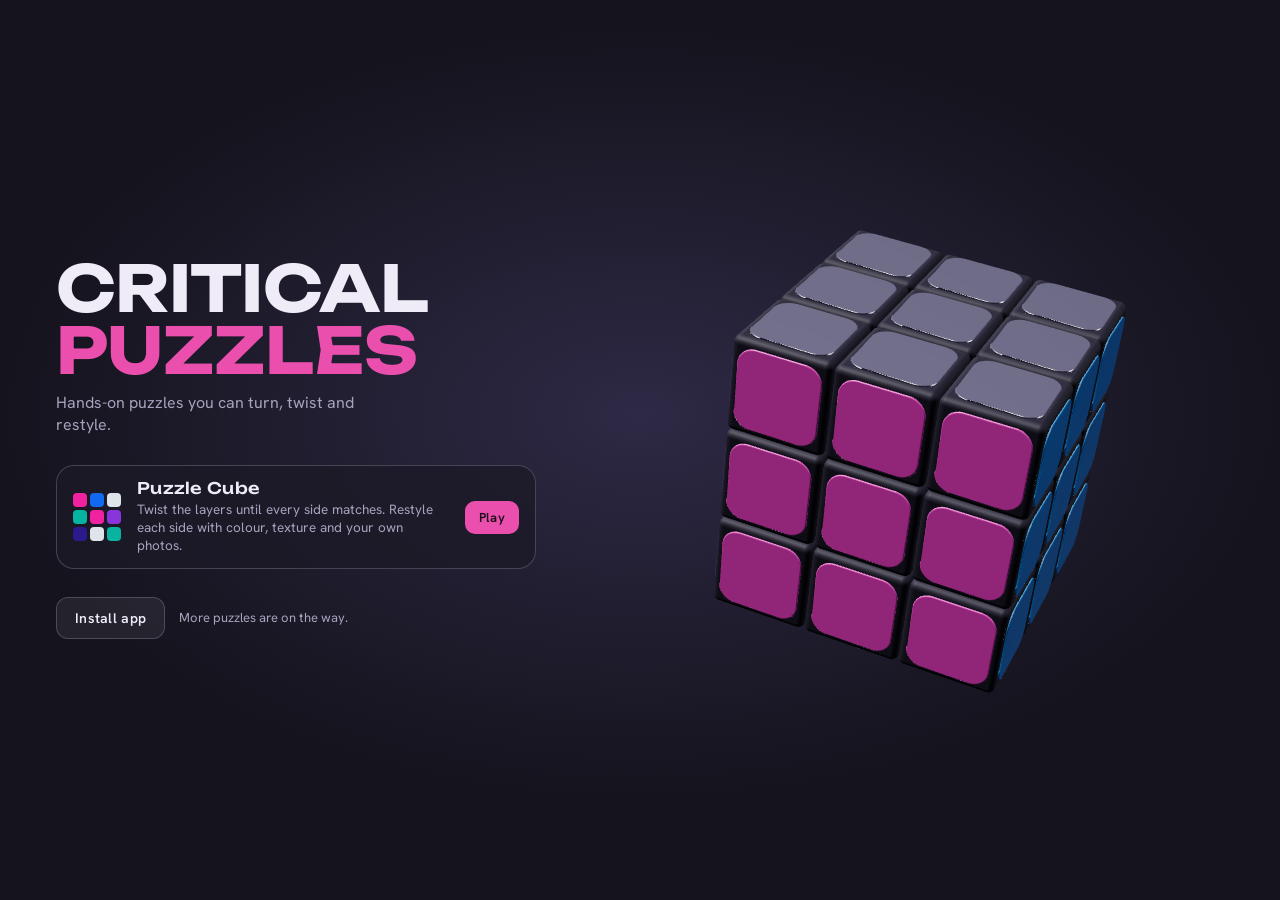
==== index.html @ 8a419b79 "Add Critical Puzzles web app Installable puzzle app: home screen, Puzzle Cube (2x2 to 5x5), settings" ====
<!DOCTYPE html>
<html lang="en">
<head>
<meta charset="utf-8">
<meta name="viewport" content="width=device-width, initial-scale=1, viewport-fit=cover">
<meta name="theme-color" content="#15131d">
<title>Critical Puzzles</title>
<link rel="manifest" href="manifest.webmanifest">
<link rel="icon" type="image/png" sizes="192x192" href="icons/icon-192.png">
<link rel="apple-touch-icon" href="icons/apple-touch-icon.png">
<meta name="apple-mobile-web-app-capable" content="yes">
<meta name="mobile-web-app-capable" content="yes">
<meta name="apple-mobile-web-app-status-bar-style" content="black-translucent">
<meta name="apple-mobile-web-app-title" content="Critical Puzzles">
<link rel="preconnect" href="https://fonts.googleapis.com">
<link rel="preconnect" href="https://fonts.gstatic.com" crossorigin>
<link href="https://fonts.googleapis.com/css2?family=Hanken+Grotesk:wght@400;500;600&family=Unbounded:wght@500;700&display=swap" rel="stylesheet">
<style>
:root {
  /* Layout: one full-screen stage with a live cube that never leaves it. The home screen
     sets the name and the game list beside the cube; in play the type retreats to the
     corners; settings slide in as a sheet (phone) or side panel (wide) while the cube
     moves aside. Single dark theme by choice so face colours read on a constant stage. */
  --stage: #15131d;
  --stage-lift: #2e2945;
  --panel: #1d1a28;
  --ink: #efecf7;
  --muted: #a8a2bd;
  --line: rgba(239, 236, 247, 0.2);
  --tile: rgba(239, 236, 247, 0.07);
  --accent: #ea4fae;
  --display: "Unbounded", "Arial Rounded MT Bold", "Trebuchet MS", sans-serif;
  --body: "Hanken Grotesk", "Segoe UI", system-ui, sans-serif;
  --safe-t: env(safe-area-inset-top, 0px);
  --safe-b: env(safe-area-inset-bottom, 0px);
  color-scheme: dark;
}
* { box-sizing: border-box; }
html, body { height: 100%; margin: 0; }
body {
  background: var(--stage);
  color: var(--ink);
  font-family: var(--body);
  font-size: 15px;
  line-height: 1.4;
  overflow: hidden;
  -webkit-user-select: none;
  user-select: none;
  -webkit-tap-highlight-color: transparent;
}
[hidden] { display: none !important; }
.sr { position: absolute; width: 1px; height: 1px; overflow: hidden; clip: rect(0 0 0 0); white-space: nowrap; }
#app {
  position: relative;
  height: 100%;
  background: radial-gradient(ellipse 70% 60% at 50% 46%, var(--stage-lift), var(--stage) 72%);
}
#view {
  position: absolute; inset: 0; width: 100%; height: 100%;
  display: block; touch-action: none; outline: none;
}
#app[data-screen="home"] #view { pointer-events: none; }
#view:focus-visible { box-shadow: inset 0 0 0 2px var(--accent); }

button, .btn {
  font: 600 14px/1 var(--body);
  letter-spacing: 0.02em;
  color: var(--ink);
  background: var(--tile);
  border: 1px solid var(--line);
  border-radius: 12px;
  padding: 13px 18px;
  cursor: pointer;
  transition: background 0.15s, border-color 0.15s, transform 0.1s;
}
button:hover, .btn:hover { background: rgba(239, 236, 247, 0.14); border-color: rgba(239, 236, 247, 0.4); }
button:active, .btn:active { transform: translateY(1px); }
button:focus-visible, .btn:focus-within, input:focus-visible { outline: 2px solid var(--accent); outline-offset: 2px; }
button:disabled { opacity: 0.4; cursor: default; }
button.primary, .btn.primary { background: var(--accent); border-color: var(--accent); color: #1b0b16; }
button.primary:hover, .btn.primary:hover { background: #f26bbd; border-color: #f26bbd; }
button.quiet { background: none; border-color: transparent; color: var(--muted); padding: 10px 12px; }
.label {
  font-size: 11px; font-weight: 600; letter-spacing: 0.14em; text-transform: uppercase; color: var(--muted);
}

/* ----- Home ----- */
#home {
  position: absolute; inset: 0;
  display: flex; flex-direction: column; justify-content: flex-end; gap: 22px;
  padding: 24px clamp(18px, 5vw, 56px) calc(28px + var(--safe-b));
  pointer-events: none;
}
#app:not([data-screen="home"]) #home { display: none; }
#home h1 {
  margin: 0;
  font-family: var(--display); font-weight: 700; text-transform: uppercase;
  font-size: clamp(34px, 9.5vw, 64px); line-height: 0.98; letter-spacing: -0.01em;
  text-wrap: balance;
}
#home h1 span { display: block; color: var(--accent); }
#home .lede { margin: 10px 0 0; color: var(--muted); max-width: 38ch; font-size: 16px; }
.games { list-style: none; margin: 0; padding: 0; display: flex; flex-direction: column; gap: 10px; max-width: 480px; }
.game {
  pointer-events: auto;
  width: 100%; display: flex; align-items: center; gap: 16px; text-align: left;
  padding: 14px 16px; border-radius: 18px; background: rgba(29, 26, 40, 0.82);
}
.game .mini { flex: none; display: grid; grid-template-columns: repeat(3, 14px); gap: 3px; }
.game .mini i { width: 14px; height: 14px; border-radius: 4px; background: var(--c); }
.game .txt { flex: 1; display: flex; flex-direction: column; gap: 4px; min-width: 0; }
.game .name { font-family: var(--display); font-weight: 500; font-size: 16px; }
.game .desc { font-weight: 400; font-size: 13.5px; line-height: 1.35; color: var(--muted); letter-spacing: 0; }
.game .go {
  flex: none; background: var(--accent); color: #1b0b16; border-radius: 10px; padding: 10px 14px; font-size: 13px;
}
.soon { margin: 0; color: var(--muted); font-size: 13px; }
@media (min-width: 820px) {
  #home { justify-content: center; padding-right: 52%; gap: 28px; }
}

/* ----- Game ----- */
#game { position: absolute; inset: 0; pointer-events: none; }
#app[data-screen="home"] #game { display: none; }
#app[data-screen="tutorial"] .bottom, #app[data-screen="tutorial"] #open-settings,
#app[data-screen="tutorial"] .stats { display: none; }
#app:not([data-screen="tutorial"]) #tutor { display: none; }
.top, .bottom {
  position: absolute; left: 0; right: 0; display: flex; pointer-events: none;
  padding-left: clamp(12px, 3vw, 28px); padding-right: clamp(12px, 3vw, 28px);
}
.top { top: 0; padding-top: calc(12px + var(--safe-t)); justify-content: space-between; align-items: flex-start; gap: 12px; }
.top > * { pointer-events: auto; }
.top .left { display: flex; flex-direction: column; align-items: flex-start; gap: 10px; }
.top .right { display: flex; flex-direction: column; align-items: flex-end; gap: 10px; }
.top h2 {
  margin: 0 0 0 4px; font-family: var(--display); font-weight: 700; font-size: 15px;
  letter-spacing: 0.02em; text-transform: uppercase; pointer-events: none;
}
.stats { display: flex; gap: 20px; margin: 0 4px 0 0; pointer-events: none; }
.stats div { display: flex; flex-direction: column; align-items: flex-end; gap: 2px; }
.stats dd { margin: 0; font-family: var(--display); font-weight: 500; font-size: 20px; font-variant-numeric: tabular-nums; }
.bottom { bottom: 0; padding-bottom: calc(18px + var(--safe-b)); flex-direction: column; align-items: center; gap: 12px; }
#status { margin: 0; max-width: 46ch; text-align: center; color: var(--muted); text-wrap: balance; }
#status.win { color: var(--ink); font-weight: 600; }
.controls { display: flex; flex-wrap: wrap; justify-content: center; gap: 10px; pointer-events: auto; }
.controls button { min-width: 100px; }
@media (max-width: 420px) {
  .controls { width: 100%; }
  .controls button { min-width: 0; flex: 1 1 0; padding: 13px 8px; }
}

/* ----- Settings ----- */
#settings {
  position: absolute; left: 0; right: 0; bottom: 0; height: 56%;
  background: var(--panel); border-top: 1px solid var(--line); border-radius: 20px 20px 0 0;
  display: flex; flex-direction: column; pointer-events: auto;
  box-shadow: 0 -18px 50px rgba(0, 0, 0, 0.45);
}
#settings header { display: flex; align-items: center; justify-content: space-between; padding: 12px 12px 8px 18px; }
#settings h3 { margin: 0; font-family: var(--display); font-weight: 500; font-size: 15px; }
#settings .scroll {
  flex: 1; overflow-y: auto; padding: 4px 18px calc(22px + var(--safe-b));
  display: flex; flex-direction: column; gap: 20px;
}
#app[data-settings="open"] .bottom { display: none; }
.group { display: flex; flex-direction: column; gap: 10px; }
.faces { display: grid; grid-template-columns: repeat(6, 1fr); gap: 8px; }
.face {
  display: flex; flex-direction: column; align-items: center; gap: 6px;
  padding: 8px 2px; border-radius: 12px; font-size: 12px; font-weight: 500; color: var(--muted);
  background: none; border-color: transparent;
}
.face i {
  width: 34px; height: 34px; border-radius: 10px; background: var(--c) center / cover;
  box-shadow: inset 0 0 0 1px rgba(255, 255, 255, 0.18);
}
.face[aria-pressed="true"] { background: var(--tile); border-color: var(--line); color: var(--ink); }
.row { display: flex; align-items: center; gap: 12px; flex-wrap: wrap; }
input[type="color"] {
  width: 52px; height: 40px; padding: 0; border: 1px solid var(--line); border-radius: 10px; background: none; cursor: pointer;
}
.chips { display: flex; flex-wrap: wrap; gap: 8px; }
.sizes { display: grid; grid-template-columns: repeat(4, 1fr); gap: 8px; }
.sizes .chip { border-radius: 12px; padding: 12px 4px; font-family: var(--display); }
.chip { padding: 9px 13px; border-radius: 999px; font-weight: 500; font-size: 13.5px; }
.chip[aria-pressed="true"] { background: var(--ink); border-color: var(--ink); color: var(--stage); }
.thumb {
  width: 56px; height: 56px; border-radius: 12px; background: var(--tile) center / cover;
  border: 1px dashed var(--line); flex: none;
}
.thumb.has { border-style: solid; }
.hint { margin: 0; color: var(--muted); font-size: 13px; max-width: 44ch; }
@media (min-width: 820px) {
  #settings {
    left: auto; top: 0; height: auto; width: 400px;
    border-top: 0; border-left: 1px solid var(--line); border-radius: 0;
  }
  #app[data-settings="open"] .bottom { display: flex; right: 400px; }
  #app[data-settings="open"] .top .right { visibility: hidden; }
}

/* ----- Cropper ----- */
#cropper {
  position: absolute; inset: 0; z-index: 5; display: flex; align-items: center; justify-content: center;
  background: rgba(10, 9, 15, 0.86); padding: 16px;
}
.cropbox {
  width: min(100%, 380px); background: var(--panel); border: 1px solid var(--line); border-radius: 20px;
  padding: 18px; display: flex; flex-direction: column; gap: 14px;
}
.cropbox h3 { margin: 0; font-family: var(--display); font-weight: 500; font-size: 15px; }
#crop-canvas { width: 100%; aspect-ratio: 1; border-radius: 12px; touch-action: none; cursor: grab; display: block; background: #000; }
#crop-zoom { flex: 1; accent-color: var(--accent); }
.cropbox .actions { display: flex; gap: 10px; justify-content: flex-end; }

/* ----- Letters pad, log, tutorial ----- */
.log { margin: 0; min-height: 1.3em; font-family: var(--display); font-size: 12px; letter-spacing: 0.06em; color: var(--muted); text-align: center; }
.pad { display: flex; flex-direction: column; gap: 8px; pointer-events: auto; width: min(100%, 430px); }
.pad .keys { display: grid; grid-template-columns: repeat(6, 1fr); gap: 6px; }
.pad .keys button { padding: 11px 0; min-width: 0; font-family: var(--display); font-weight: 500; font-size: 13px; border-radius: 10px; }
.pad .legend { display: flex; align-items: center; gap: 12px; flex-wrap: wrap; font-size: 12.5px; color: var(--muted); }
.pad .legend i { display: inline-block; width: 12px; height: 12px; border-radius: 4px; background: var(--c); vertical-align: -1px; margin-right: 5px; box-shadow: inset 0 0 0 1px rgba(255, 255, 255, 0.22); }
.pad .legend button { margin-left: auto; padding: 8px 12px; font-size: 13px; }
.pad .hint { text-align: left; max-width: none; font-size: 12.5px; }
#app[data-pad="open"] #status { display: none; }
#tutor {
  position: absolute; left: 0; right: 0; bottom: 0; max-height: 60%; overflow-y: auto;
  background: var(--panel); border-top: 1px solid var(--line); border-radius: 20px 20px 0 0;
  padding: 14px 18px calc(18px + var(--safe-b)); display: flex; flex-direction: column; gap: 10px; pointer-events: auto;
  box-shadow: 0 -18px 50px rgba(0, 0, 0, 0.45);
}
.trow { display: flex; align-items: center; gap: 10px; }
.trow .tt { flex: 1; display: flex; flex-direction: column; gap: 3px; min-width: 0; }
.trow strong { font-family: var(--display); font-weight: 500; font-size: 15px; line-height: 1.25; }
.trow button { padding: 11px 15px; }
#t-text { margin: 0; color: var(--muted); font-size: 14px; }
.alg { display: flex; flex-wrap: wrap; gap: 6px; }
.alg span {
  font-family: var(--display); font-weight: 500; font-size: 13px; padding: 7px 9px; border-radius: 9px;
  border: 1px solid var(--line); color: var(--muted);
}
.alg span.done { color: var(--ink); background: var(--tile); border-color: transparent; opacity: 0.6; }
.alg span.now { color: #1b0b16; background: var(--accent); border-color: var(--accent); }
#t-status { margin: 0; font-weight: 600; min-height: 1.4em; }
#tutor .row button[aria-pressed="true"] { background: var(--ink); border-color: var(--ink); color: var(--stage); }
.cubelab {
  position: absolute; transform: translate(-50%, -100%); font-size: 11px; font-weight: 600;
  letter-spacing: 0.14em; text-transform: uppercase; color: var(--muted); pointer-events: none;
}
.swatches { display: grid; grid-template-columns: repeat(10, 1fr); gap: 6px; }
.swatches button { aspect-ratio: 1; padding: 0; min-width: 0; border-radius: 8px; background: var(--c); border-color: rgba(255, 255, 255, 0.2); }
.swatches button:hover { background: var(--c); }
.check { display: flex; align-items: center; gap: 10px; font-size: 14px; cursor: pointer; }
.check input { width: 18px; height: 18px; accent-color: var(--accent); }
.homerow { display: flex; align-items: center; gap: 14px; flex-wrap: wrap; pointer-events: auto; }
#info { position: absolute; inset: 0; z-index: 6; display: flex; align-items: center; justify-content: center; background: rgba(10, 9, 15, 0.82); padding: 16px; }
#info p { margin: 0; color: var(--muted); }
@media (min-width: 820px) {
  #tutor { left: auto; top: 0; width: 400px; max-height: none; border-top: 0; border-left: 1px solid var(--line); border-radius: 0; padding-top: 22px; }
}
@media (prefers-reduced-motion: reduce) { button, .btn { transition: none; } }
</style>
</head>
<body>
<div id="app" data-screen="home">
  <canvas id="view" tabindex="0" aria-label="3D puzzle cube. Drag a square to turn a layer, drag beside the cube to spin it. Keys: R L U D F B turn the faces you are looking at, arrow keys spin the cube."></canvas>

  <section id="home">
    <div>
      <h1>Critical <span>Puzzles</span></h1>
      <p class="lede">Hands-on puzzles you can turn, twist and restyle.</p>
    </div>
    <ul class="games">
      <li>
        <button class="game" id="open-cube" type="button">
          <span class="mini" aria-hidden="true">
            <i style="--c:#f0229f"></i><i style="--c:#1368f0"></i><i style="--c:#dfe3ea"></i>
            <i style="--c:#08b3a2"></i><i style="--c:#f0229f"></i><i style="--c:#8a35dc"></i>
            <i style="--c:#2a1a8c"></i><i style="--c:#dfe3ea"></i><i style="--c:#08b3a2"></i>
          </span>
          <span class="txt">
            <span class="name">Puzzle Cube</span>
            <span class="desc">Twist the layers until every side matches. Restyle each side with colour, texture and your own photos.</span>
          </span>
          <span class="go">Play</span>
        </button>
      </li>
    </ul>
    <div class="homerow">
      <button id="install" type="button">Install app</button>
      <p class="soon">More puzzles are on the way.</p>
    </div>
  </section>

  <section id="game">
    <div class="top">
      <div class="left">
        <button id="back" type="button">&larr; Games</button>
        <h2>Puzzle Cube</h2>
      </div>
      <div class="right">
        <button id="open-settings" type="button">Settings</button>
        <dl class="stats">
          <div><dt class="label">Moves</dt><dd id="moves">0</dd></div>
          <div><dt class="label">Time</dt><dd id="time">0:00</dd></div>
        </dl>
      </div>
    </div>
    <div class="bottom">
      <p id="log" class="log" aria-label="Recent turns"></p>
      <p id="status" role="status" aria-live="polite">Drag a square to turn a layer. Drag beside the cube, or with two fingers, to spin it. Pinch or scroll to zoom.</p>
      <div id="pad-slot" hidden></div>
      <div class="controls">
        <button id="scramble" class="primary" type="button">Scramble</button>
        <button id="undo" type="button" disabled>Undo</button>
        <button id="reset" type="button">Reset</button>
        <button id="letters" type="button" aria-pressed="false">Letters</button>
      </div>
    </div>

    <span id="lab-guide" class="cubelab" hidden>Guide</span>
    <span id="lab-you" class="cubelab" hidden>You</span>
    <div id="tutor" aria-label="Tutorial">
      <div class="trow">
        <button id="t-prev" type="button" aria-label="Previous step">&lsaquo;</button>
        <div class="tt"><span class="label" id="t-count"></span><strong id="t-title"></strong></div>
        <button id="t-next" type="button" aria-label="Next step">&rsaquo;</button>
      </div>
      <p id="t-text"></p>
      <div class="alg" id="t-alg" aria-label="Turns in this algorithm"></div>
      <p id="t-status" role="status" aria-live="polite"></p>
      <div class="row">
        <button id="t-step" class="primary" type="button">Next turn</button>
        <button id="t-play" type="button">Play all</button>
        <button id="t-restart" type="button">Restart</button>
        <button id="t-practice" type="button" aria-pressed="false">Practise alongside</button>
      </div>
      <div id="t-pad-slot" hidden></div>
    </div>

    <aside id="settings" hidden aria-label="Cube settings">
      <header>
        <h3>Cube settings</h3>
        <button id="close-settings" class="quiet" type="button">Done</button>
      </header>
      <div class="scroll">
        <div class="group">
          <span class="label">Cube size</span>
          <div class="sizes" id="sizes"></div>
          <p class="hint">Each size keeps its own game, so you can switch and come back.</p>
        </div>
        <div class="group">
          <span class="label">Tutorial &middot; difficulty</span>
          <div class="chips" id="tracks"></div>
          <p class="hint" id="track-blurb"></p>
          <label class="check"><input type="checkbox" id="tut-practice"> Practise alongside the guide (split screen)</label>
          <div class="row"><button id="tut-start" class="primary" type="button">Start tutorial</button></div>
          <p class="hint">Lessons use a 3&times;3 cube. Your current game is kept and comes back when you exit.</p>
        </div>
        <div class="group">
          <span class="label">Starting position for letters</span>
          <p class="hint">Letters such as R and LI are read from one fixed starting position. Spin the cube to the view you want and anchor it. Snap back returns the cube to it at any time.</p>
          <div class="row">
            <button id="anchor-set" type="button">Anchor this view</button>
            <button id="anchor-reset" type="button">Use the original</button>
          </div>
        </div>
        <div class="group">
          <span class="label">Background</span>
          <div class="chips" id="bgs"></div>
        </div>
        <div class="group">
          <span class="label">Colour theme</span>
          <div class="chips" id="themes"></div>
          <div class="row">
            <input type="color" id="frame-color" aria-label="Frame colour">
            <p class="hint">Frame colour, the body between the squares.</p>
          </div>
        </div>
        <div class="group">
          <span class="label">Side</span>
          <div class="faces" id="faces"></div>
        </div>
        <div class="group">
          <span class="label">Colour</span>
          <div class="row">
            <input type="color" id="face-color" aria-label="Colour of this side">
            <p class="hint">Textures keep this colour, so the sides stay easy to tell apart.</p>
          </div>
          <div class="swatches" id="swatches"></div>
        </div>
        <div class="group">
          <span class="label">Texture</span>
          <div class="chips" id="chips"></div>
          <div class="row"><button id="tex-all" type="button">Use this texture on every side</button></div>
        </div>
        <div class="group">
          <span class="label">Image</span>
          <div class="row">
            <span class="thumb" id="thumb" aria-hidden="true"></span>
            <label class="btn" for="img-file" id="img-label">Add image</label>
            <input class="sr" type="file" id="img-file" accept="image/*">
            <button id="img-remove" type="button" hidden>Remove</button>
          </div>
          <div class="chips" id="img-modes"></div>
          <p class="hint">You crop the image to a square. It shows only on the squares, never in the gaps, either as one picture across the side or repeated on every square.</p>
        </div>
        <div class="group">
          <div class="row"><button id="look-reset" type="button">Restore the original look</button></div>
        </div>
      </div>
    </aside>
  </section>

  <div id="info" hidden role="dialog" aria-modal="true" aria-labelledby="info-title">
    <div class="cropbox">
      <h3 id="info-title"></h3>
      <p id="info-text"></p>
      <div class="actions"><button id="info-close" class="primary" type="button">Close</button></div>
    </div>
  </div>

  <div id="cropper" hidden role="dialog" aria-modal="true" aria-labelledby="crop-title">
    <div class="cropbox">
      <h3 id="crop-title">Crop image</h3>
      <canvas id="crop-canvas" aria-label="Crop preview. Drag to move the image, pinch or use the slider to zoom."></canvas>
      <div class="row">
        <label class="label" for="crop-zoom">Zoom</label>
        <input type="range" id="crop-zoom" min="1" max="5" step="0.01" value="1">
      </div>
      <div class="actions">
        <button id="crop-cancel" type="button">Cancel</button>
        <button id="crop-ok" class="primary" type="button">Place on side</button>
      </div>
    </div>
  </div>
</div>

<script src="three.min.js"></script>
<script>
(function () {
  'use strict';
  var $ = function (id) { return document.getElementById(id); };
  var app = $('app'), canvas = $('view');
  var statusEl = $('status'), movesEl = $('moves'), timeEl = $('time'), undoBtn = $('undo');
  var HINT = statusEl.textContent;

  function say(text, win) {
    statusEl.textContent = text;
    statusEl.classList.toggle('win', !!win);
  }
  function store(key, value) { try { localStorage.setItem(key, JSON.stringify(value)); return true; } catch (e) { return false; } }
  function load(key) { try { return JSON.parse(localStorage.getItem(key)); } catch (e) { return null; } }

  var renderer;
  try {
    if (!window.THREE) throw new Error('no three');
    renderer = new THREE.WebGLRenderer({ canvas: canvas, antialias: true, alpha: true });
  } catch (err) {
    document.querySelector('#home .lede').textContent =
      'This browser could not start 3D graphics. Turn on WebGL or try another browser.';
    return;
  }

  var V3 = THREE.Vector3;
  var AX = [new V3(1, 0, 0), new V3(0, 1, 0), new V3(0, 0, 1)];
  var QUARTER = Math.PI / 2;
  var reduceMotion = window.matchMedia('(prefers-reduced-motion: reduce)').matches;
  function clamp(v, lo, hi) { return Math.max(lo, Math.min(hi, v)); }
  function sstep(a, b, x) { var t = clamp((x - a) / (b - a), 0, 1); return t * t * (3 - 2 * t); }

  /* =====================================================================
     Sides and textures
     ===================================================================== */
  var SIZES = [2, 3, 4, 5], SIZE_KEY = 'critical-puzzles.cube.size.v1';
  var N = SIZES.indexOf(load(SIZE_KEY)) > -1 ? load(SIZE_KEY) : 3;   // squares along one edge
  var OFF = (N - 1) / 2;
  var FACE_DEFS = [
    { label: 'Top',    axis: 1, sign:  1, color: '#dfe3ea', tex: 'chrome' },
    { label: 'Front',  axis: 2, sign:  1, color: '#f0229f', tex: 'plastic' },
    { label: 'Right',  axis: 0, sign:  1, color: '#1368f0', tex: 'plastic' },
    { label: 'Back',   axis: 2, sign: -1, color: '#8a35dc', tex: 'plastic' },
    { label: 'Left',   axis: 0, sign: -1, color: '#2a1a8c', tex: 'plastic' },
    { label: 'Bottom', axis: 1, sign: -1, color: '#08b3a2', tex: 'plastic' }
  ];

  // Value noise helpers for the texture painters.
  function hash(ix, iy, s) { var n = Math.sin(ix * 127.1 + iy * 311.7 + s * 74.7) * 43758.5453; return n - Math.floor(n); }
  function vnoise(x, y, s) {
    var ix = Math.floor(x), iy = Math.floor(y), fx = x - ix, fy = y - iy;
    fx = fx * fx * (3 - 2 * fx); fy = fy * fy * (3 - 2 * fy);
    var a = hash(ix, iy, s), b = hash(ix + 1, iy, s), c = hash(ix, iy + 1, s), d = hash(ix + 1, iy + 1, s);
    return a + (b - a) * fx + (c - a) * fy + (a - b - c + d) * fx * fy;
  }
  function fbm(x, y, oct, s) {
    var sum = 0, amp = 0.5, tot = 0;
    for (var i = 0; i < oct; i++) { sum += amp * vnoise(x, y, s + i); tot += amp; x *= 2.03; y *= 2.03; amp *= 0.5; }
    return sum / tot;
  }

  /* Each texture: surface numbers plus a height painter. Height drives the bumps and
     shades the side's colour (shade), and can frost it towards white (whiten: [amount, from, to]).
     rise lifts the surface off the square as real geometry by that many units; relief: 'fur' or
     'spikes' builds strands or cones instead.
     h(x, y) returns 0..1 for a point on the side; draw(ctx, size) paints greys on a canvas. */
  var TEX = {
    plastic:   { label: 'Glossy plastic', rough: 0.36, metal: 0, coat: 0.5, coatRough: 0.2, env: 0.5 },
    chrome:    { label: 'Polished metal', rough: 0.24, metal: 1, coat: 0, env: 0.9 },
    metal:     { label: 'Brushed metal', rough: 0.4, metal: 1, coat: 0, env: 0.9, bump: 0.0012, shade: 0.2,
      h: function (x, y) { return vnoise(x * 4, y * 420, 2) * 0.6 + vnoise(x * 14, y * 900, 5) * 0.4; } },
    wood:      { label: 'Smooth wood', rough: 0.5, metal: 0, coat: 0.35, coatRough: 0.3, env: 0.5, bump: 0.003, shade: 0.55,
      h: function (x, y) {
        var g = x * 9 + fbm(x * 2.2, y * 0.7, 3, 1) * 5;
        return clamp(0.22 + (0.5 + 0.5 * Math.sin(g * 6.283)) * 0.5 + vnoise(x * 170, y * 4, 7) * 0.28, 0, 1);
      } },
    bark:      { label: 'Bark', rise: 0.075, rough: 0.95, metal: 0, coat: 0, env: 0.35, bump: 0.04, shade: 0.62,
      h: function (x, y) {
        var r = 1 - Math.abs(2 * fbm(x * 9, y * 2.2, 4, 3) - 1);
        return clamp(1 - r * r * r * 0.95 - fbm(x * 44, y * 14, 2, 9) * 0.25, 0, 1);
      } },
    furry:     { label: 'Fuzzy fur', rough: 1, metal: 0, coat: 0, env: 0.3, relief: 'fur' },
    bumpy:     { label: 'Bumpy', rough: 0.42, metal: 0, coat: 0.45, coatRough: 0.25, env: 0.55, bump: 0, shade: 0.3, rise: 0.14,
      h: function (x, y) {
        var G = 11, gx = x * G, gy = y * G, ix = Math.floor(gx), iy = Math.floor(gy), best = 0;
        for (var dy = -1; dy <= 1; dy++) for (var dx = -1; dx <= 1; dx++) {
          var jx = ix + dx, jy = iy + dy;
          var cx = jx + 0.5 + (hash(jx, jy, 51) - 0.5) * 0.5, cy = jy + 0.5 + (hash(jx, jy, 52) - 0.5) * 0.5;
          var d = Math.hypot(gx - cx, gy - cy) / (0.4 + hash(jx, jy, 53) * 0.22);
          if (d < 1) best = Math.max(best, Math.sqrt(1 - d * d) * (0.6 + 0.4 * hash(jx, jy, 54)));
        }
        return best;
      } },
    fluffy:    { label: 'Fluffy', rise: 0.065, rough: 1, metal: 0, coat: 0, env: 0.35, bump: 0.014, shade: 0.28, whiten: [0.55, 0.15, 0.95],
      h: function (x, y) {
        var n = Math.abs(2 * fbm(x * 5, y * 5, 2, 13) - 1);
        return clamp(sstep(0, 0.55, n) * 0.85 + vnoise(x * 150, y * 150, 6) * 0.15, 0, 1);
      } },
    slimy:     { label: 'Slimy', rise: 0.05, rough: 0.04, metal: 0, coat: 1, coatRough: 0.03, env: 1.1, bump: 0.03, shade: 0.35,
      h: function (x, y) { return sstep(0.3, 0.7, fbm(x * 5, y * 5, 3, 17)); } },
    prickly:   { label: 'Spiky', rough: 0.4, metal: 0, coat: 0.3, coatRough: 0.3, env: 0.55, relief: 'spikes' },
    sandpaper: { label: 'Sandpaper', rough: 1, metal: 0, coat: 0, env: 0.3, bump: 0.0016, shade: 0.45,
      h: function (x, y) { return Math.random() * 0.75 + vnoise(x * 210, y * 210, 4) * 0.25; } },
    snowy:     { label: 'Snowy', rise: 0.07, rough: 0.85, metal: 0, coat: 0, env: 0.45, bump: 0.03, shade: 0.25, whiten: [1, 0.3, 0.72],
      h: function (x, y) { return sstep(0.36, 0.62, fbm(x * 6, y * 6, 4, 11)) * 0.82 + vnoise(x * 95, y * 95, 3) * 0.18; } },
    watery:    { label: 'Watery', rise: 0.022, rough: 0.03, metal: 0, coat: 1, coatRough: 0.02, env: 1.2, bump: 0.014, shade: 0.4, whiten: [0.55, 0.45, 1],
      h: function (x, y) {
        var wx = x + fbm(x * 3, y * 3, 3, 21) * 0.25, wy = y + fbm(x * 3 + 9, y * 3 + 4, 3, 23) * 0.25;
        var a = Math.sin(wx * 38) + Math.sin(wy * 31 + wx * 17) + Math.sin((wx + wy) * 23);
        var c = 1 - Math.abs(a / 3);
        return c * c * c;
      } },
    sandy:     { label: 'Sandy', rise: 0.025, rough: 0.95, metal: 0, coat: 0, env: 0.35, bump: 0.006, shade: 0.4,
      h: function (x, y) {
        var rip = 0.5 + 0.5 * Math.sin(y * 46 + fbm(x * 3, y * 3, 3, 5) * 9);
        return rip * 0.5 + Math.random() * 0.3 + fbm(x * 60, y * 60, 2, 8) * 0.2;
      } },
    wicker:    { label: 'Wicker', rise: 0.05, rough: 0.7, metal: 0, coat: 0.15, coatRough: 0.5, env: 0.45, bump: 0.035, shade: 0.7,
      h: function (x, y) {
        var N = 15, cx = x * N, cy = y * N, ix = Math.floor(cx), iy = Math.floor(cy), fx = cx - ix, fy = cy - iy;
        var horiz = ((ix + iy) & 1) === 0;
        var across = horiz ? fy : fx, along = horiz ? fx : fy;
        var d = Math.abs(across - 0.5) * 2;
        var prof = Math.sqrt(Math.max(0, 1 - d * d * 0.97));
        var arch = 0.5 + 0.5 * Math.sin(along * Math.PI);
        var fibre = vnoise((horiz ? cx : cy) * 0.8, (horiz ? cy : cx) * 34, 31) * 0.14;
        return clamp(prof * arch * 0.86 + fibre, 0, 1);
      } }
  };
  var TEX_ORDER = ['plastic', 'furry', 'bumpy', 'prickly', 'wood', 'bark', 'chrome', 'metal', 'fluffy', 'slimy',
                   'sandpaper', 'snowy', 'watery', 'sandy', 'wicker'];

  /* =====================================================================
     Scene
     ===================================================================== */
  renderer.setPixelRatio(Math.min(window.devicePixelRatio || 1, 2));
  renderer.outputEncoding = THREE.sRGBEncoding;
  renderer.toneMapping = THREE.ACESFilmicToneMapping;
  renderer.toneMappingExposure = 1.0;
  renderer.autoClear = false;
  var bgScene = new THREE.Scene(), bgCam = new THREE.PerspectiveCamera(50, 1, 1, 700), bgNow = null;
  bgCam.rotation.x = -0.1;
  var maxAniso = renderer.capabilities.getMaxAnisotropy();

  var scene = new THREE.Scene();
  var camera = new THREE.PerspectiveCamera(32, 1, 0.1, 200);
  camera.position.set(0, 0, 14);

  // A small studio built in code, so metal and gloss have something to reflect.
  (function buildStudio() {
    var env = new THREE.Scene();
    var c = document.createElement('canvas');
    c.width = 16; c.height = 256;
    var g = c.getContext('2d');
    var grad = g.createLinearGradient(0, 0, 0, 256);
    grad.addColorStop(0, '#7a7598');
    grad.addColorStop(0.45, '#2a263c');
    grad.addColorStop(1, '#08070c');
    g.fillStyle = grad; g.fillRect(0, 0, 16, 256);
    var tex = new THREE.CanvasTexture(c);
    tex.encoding = THREE.sRGBEncoding;
    env.add(new THREE.Mesh(
      new THREE.SphereGeometry(40, 32, 16),
      new THREE.MeshBasicMaterial({ map: tex, side: THREE.BackSide })
    ));
    function panel(w, h, x, y, z, power, tint) {
      var m = new THREE.MeshBasicMaterial({ color: new THREE.Color(tint).multiplyScalar(power), side: THREE.DoubleSide });
      var p = new THREE.Mesh(new THREE.PlaneGeometry(w, h), m);
      p.position.set(x, y, z); p.lookAt(0, 0, 0); env.add(p);
    }
    panel(14, 10, -8, 14, 10, 6, 0xffffff);    // key softbox, upper left front
    panel(5, 16, 18, 2, 4, 5, 0xdfe6ff);       // cool strip, right
    panel(10, 6, -4, -3, -18, 4, 0xffd9f0);    // warm rim, behind
    panel(16, 16, 0, -18, 0, 0.6, 0x8f88b8);   // floor bounce
    var pmrem = new THREE.PMREMGenerator(renderer);
    scene.environment = pmrem.fromScene(env, 0.03).texture;
    pmrem.dispose();
  })();
  var key = new THREE.DirectionalLight(0xffffff, 0.7);
  key.position.set(-4, 7, 6);
  scene.add(key);

  /* ---------- Geometry ---------- */
  function roundedBox(size, r, k, mid) {
    var n = 2 * k + mid, h = size / 2, flat = h - r;
    var geo = new THREE.BoxGeometry(size, size, size, n, n, n);
    var pos = geo.attributes.position, nor = geo.attributes.normal;
    function remap(c) {
      var i = Math.round((c / size + 0.5) * n);
      if (i <= k) return -h + r * i / k;
      if (i >= n - k) return h - r * (n - i) / k;
      return -flat + 2 * flat * (i - k) / mid;
    }
    var v = new V3(), inner = new V3();
    for (var j = 0; j < pos.count; j++) {
      v.set(remap(pos.getX(j)), remap(pos.getY(j)), remap(pos.getZ(j)));
      inner.set(clamp(v.x, -flat, flat), clamp(v.y, -flat, flat), clamp(v.z, -flat, flat));
      v.sub(inner).normalize();
      nor.setXYZ(j, v.x, v.y, v.z);
      pos.setXYZ(j, inner.x + v.x * r, inner.y + v.y * r, inner.z + v.z * r);
    }
    return geo;
  }
  var ST_W = 0.82, ST_R = 0.17, ST_BEVEL = 0.012;
  function stickerGeometry() {
    var h = ST_W / 2, r = ST_R, s = new THREE.Shape(), P = Math.PI;
    s.moveTo(-h + r, -h);
    s.lineTo(h - r, -h);  s.absarc(h - r, -h + r, r, -P / 2, 0, false);
    s.lineTo(h, h - r);   s.absarc(h - r, h - r, r, 0, P / 2, false);
    s.lineTo(-h + r, h);  s.absarc(-h + r, h - r, r, P / 2, P, false);
    s.lineTo(-h, -h + r); s.absarc(-h + r, -h + r, r, P, 1.5 * P, false);
    return new THREE.ExtrudeGeometry(s, {
      depth: 0.01, bevelEnabled: true, bevelThickness: ST_BEVEL, bevelSize: ST_BEVEL,
      bevelSegments: 3, curveSegments: 10
    });
  }
  // One sticker shape per grid cell: its UVs cover that cell's share of the whole side,
  // so a picture or texture runs across all nine squares and skips the gaps.
  var stickerBase = stickerGeometry(), stickerCells = {}, reliefCache = {};
  function whiten(g) {
    var a = new Float32Array(g.attributes.position.count * 3); a.fill(1);
    g.setAttribute('color', new THREE.BufferAttribute(a, 3));
    return g;
  }
  whiten(stickerBase);

  /* ---------- Relief: geometry that stands up off a square ---------- */
  var TOP = 0.01 + ST_BEVEL + 0.0015;      // top surface of a square, in its own space
  function edgeDist(x, y) {                // negative inside the rounded square
    var c = ST_W / 2 - ST_R, qx = Math.abs(x) - c, qy = Math.abs(y) - c;
    return Math.hypot(Math.max(qx, 0), Math.max(qy, 0)) + Math.min(Math.max(qx, qy), 0) - ST_R;
  }
  function sampleH(H, u, v) {
    var px = clamp(Math.round(u * S), 2, S - 3), py = clamp(Math.round((1 - v) * S), 2, S - 3), sum = 0;
    for (var dy = -2; dy <= 2; dy += 2) for (var dx = -2; dx <= 2; dx += 2) sum += H.data[(py + dy) * S + px + dx];
    return sum / (9 * 255);
  }
  function fromArrays(P, U, C, NRM) {
    var g = new THREE.BufferGeometry();
    g.setAttribute('position', new THREE.BufferAttribute(new Float32Array(P), 3));
    g.setAttribute('uv', new THREE.BufferAttribute(new Float32Array(U), 2));
    g.setAttribute('color', new THREE.BufferAttribute(new Float32Array(C), 3));
    if (NRM) g.setAttribute('normal', new THREE.BufferAttribute(new Float32Array(NRM), 3));
    else g.computeVertexNormals();
    return g;
  }
  // A height-painted texture pushed up into a real surface.
  function reliefRaised(key, cu, cv) {
    var T = TEX[key], H = heightFor(key), R = N <= 3 ? 34 : (N === 4 ? 26 : 20), c = ST_W / 2 - ST_R;
    var g = new THREE.PlaneGeometry(ST_W, ST_W, R, R), pos = g.attributes.position, uv = g.attributes.uv;
    for (var i = 0; i < pos.count; i++) {
      var x = pos.getX(i), y = pos.getY(i), ax = Math.abs(x), ay = Math.abs(y);
      if (ax > c && ay > c) {
        var dx = ax - c, dy = ay - c, l = Math.hypot(dx, dy);
        if (l > ST_R) { x = (x < 0 ? -1 : 1) * (c + dx * ST_R / l); y = (y < 0 ? -1 : 1) * (c + dy * ST_R / l); }
      }
      var u = (cu + x + N / 2) / N, v = (cv + y + N / 2) / N;
      pos.setXYZ(i, x, y, TOP + sampleH(H, u, v) * T.rise * sstep(0, 0.06, -edgeDist(x, y)));
      uv.setXY(i, u, v);
    }
    g.computeVertexNormals();
    return whiten(g);
  }
  // Cones.
  function reliefSpikes(cu, cv) {
    var G = 5, seg = 7, P = [], U = [], C = [], inset = 0.04, cell = (ST_W - inset * 2) / G;
    for (var gy = 0; gy < G; gy++) for (var gx = 0; gx < G; gx++) {
      var cx = -ST_W / 2 + inset + (gx + 0.5 + (Math.random() - 0.5) * 0.3) * cell;
      var cy = -ST_W / 2 + inset + (gy + 0.5 + (Math.random() - 0.5) * 0.3) * cell;
      var r = cell * (0.4 + Math.random() * 0.08);
      if (edgeDist(cx, cy) > -r * 0.8) { var pull = 0.86; cx *= pull; cy *= pull; }
      var hgt = 0.2 + Math.random() * 0.11;
      var tx = cx + (Math.random() - 0.5) * 0.05, ty = cy + (Math.random() - 0.5) * 0.05;
      var u = (cu + cx + N / 2) / N, v = (cv + cy + N / 2) / N;
      for (var k = 0; k < seg; k++) {
        var a0 = k / seg * 6.2832, a1 = (k + 1) / seg * 6.2832;
        P.push(cx + Math.cos(a0) * r, cy + Math.sin(a0) * r, TOP - 0.004,
               cx + Math.cos(a1) * r, cy + Math.sin(a1) * r, TOP - 0.004, tx, ty, TOP + hgt);
        U.push(u, v, u, v, u, v);
        C.push(0.5, 0.5, 0.5, 0.5, 0.5, 0.5, 1, 1, 1);
      }
    }
    return fromArrays(P, U, C);
  }
  // Short strands, each a sliver that leans its own way; dark at the root, bright at the tip.
  function reliefFur(cu, cv) {
    var count = N <= 3 ? 1100 : (N === 4 ? 800 : 600), P = [], U = [], C = [], NR = [], w = 0.017;
    for (var k = 0; k < count; k++) {
      var x, y;
      do { x = (Math.random() - 0.5) * ST_W; y = (Math.random() - 0.5) * ST_W; } while (edgeDist(x, y) > -0.006);
      var comb = vnoise((cu + x) * 2.2, (cv + y) * 2.2, 61) * 6.2832;
      var len = 0.075 + Math.random() * 0.065;
      var dx = Math.cos(comb) * 0.3 + (Math.random() - 0.5) * 0.7, dy = Math.sin(comb) * 0.3 + (Math.random() - 0.5) * 0.7;
      var wa = Math.random() * 3.1416, wx = Math.cos(wa) * w / 2, wy = Math.sin(wa) * w / 2;
      var tx = x + dx * len, ty = y + dy * len, tz = TOP + len, bz = TOP - 0.004;
      var nl = Math.hypot(dx * 0.5, dy * 0.5, 1), nx = dx * 0.5 / nl, ny = dy * 0.5 / nl, nz = 1 / nl;
      var u = (cu + x + N / 2) / N, v = (cv + y + N / 2) / N, shade = 0.75 + Math.random() * 0.25;
      // both windings, so a strand shows from either side with the same upward-facing light
      P.push(x - wx, y - wy, bz, x + wx, y + wy, bz, tx, ty, tz,  x + wx, y + wy, bz, x - wx, y - wy, bz, tx, ty, tz);
      for (var j = 0; j < 6; j++) { U.push(u, v); NR.push(nx, ny, nz); }
      C.push(0.36, 0.36, 0.36, 0.36, 0.36, 0.36, shade, shade, shade, 0.36, 0.36, 0.36, 0.36, 0.36, 0.36, shade, shade, shade);
    }
    return fromArrays(P, U, C, NR);
  }
  function dressFace(i) {
    var key = look[i].tex, T = TEX[key] || TEX.plastic;
    var kind = T.relief || (T.rise ? 'raised' : null);
    stickersByFace[i].concat(guide ? guide.byFace[i] : []).forEach(function (st) {
      var d = st.userData;
      if (d.relief) { st.remove(d.relief); d.relief = null; }
      if (!kind) return;
      var id = key + '|' + d.cu + '|' + d.cv;
      var g = reliefCache[id] || (reliefCache[id] = kind === 'fur' ? reliefFur(d.cu, d.cv)
            : kind === 'spikes' ? reliefSpikes(d.cu, d.cv) : reliefRaised(key, d.cu, d.cv));
      d.relief = new THREE.Mesh(g, faceMats[i]);
      st.add(d.relief);
    });
  }
  function stickerFor(cu, cv) {
    var k = cu + ',' + cv;
    if (stickerCells[k]) return stickerCells[k];
    var g = stickerBase.clone(), pos = g.attributes.position, uv = g.attributes.uv;
    for (var i = 0; i < pos.count; i++) uv.setXY(i, (cu + pos.getX(i) + N / 2) / N, (cv + pos.getY(i) + N / 2) / N);
    uv.needsUpdate = true;
    return (stickerCells[k] = g);
  }

  var bodyGeo = roundedBox(0.99, 0.07, 3, 2);
  var bodyMat = new THREE.MeshStandardMaterial({ color: 0x0c0b11, roughness: 0.5, metalness: 0, envMapIntensity: 0.45 });
  var faceMats = FACE_DEFS.map(function () { return new THREE.MeshPhysicalMaterial({ color: 0xffffff, vertexColors: true }); });

  var cube = new THREE.Group();
  var pivot = new THREE.Group();
  cube.add(pivot);
  scene.add(cube);
  var cubies = [], stickers = [], faceCentre = [], pickables = [], stickersByFace = [];

  var faceBasis = FACE_DEFS.map(function (f) {
    var n = AX[f.axis].clone().multiplyScalar(f.sign);
    var up = f.axis === 1 ? new V3(0, 0, -f.sign) : new V3(0, 1, 0);
    var right = up.clone().cross(n);
    return { n: n, up: up, right: right,
             q: new THREE.Quaternion().setFromRotationMatrix(new THREE.Matrix4().makeBasis(right, up, n)) };
  });

  // Fills a group with the pieces of an N-cube. Used for the play cube and the tutorial's guide cube.
  function populate(root, out) {
    var bestCentre = [];
    for (var a = 0; a < N; a++) for (var b2 = 0; b2 < N; b2++) for (var c2 = 0; c2 < N; c2++) {
      var idx = [a, b2, c2];
      if (idx.every(function (v) { return v > 0 && v < N - 1; })) continue;
      var cubie = new THREE.Group();
      cubie.position.set(a - OFF, b2 - OFF, c2 - OFF);
      cubie.userData.home = cubie.position.clone();
      var body = new THREE.Mesh(bodyGeo, bodyMat);
      cubie.add(body); out.pickables.push(body);
      for (var fi = 0; fi < FACE_DEFS.length; fi++) {
        var f = FACE_DEFS[fi], b = faceBasis[fi];
        if (idx[f.axis] !== (f.sign > 0 ? N - 1 : 0)) continue;
        var cu = cubie.position.dot(b.right), cv = cubie.position.dot(b.up);
        var st = new THREE.Mesh(stickerFor(cu, cv), faceMats[fi]);
        st.quaternion.copy(b.q);
        st.position.copy(b.n).multiplyScalar(0.487);
        st.userData = { face: fi, n: b.n, cu: cu, cv: cv, relief: null };
        cubie.add(st);
        out.stickers.push(st); out.pickables.push(st); out.byFace[fi].push(st);
        var far = Math.abs(cu) + Math.abs(cv);
        if (bestCentre[fi] === undefined || far < bestCentre[fi]) { bestCentre[fi] = far; out.centre[fi] = st; }
      }
      root.add(cubie);
      out.cubies.push(cubie);
    }
  }
  function buildCube(n) {
    if (guide) { scene.remove(guide.root); guide = null; }
    ganim = null;
    if (queue) queue.length = 0;
    if (anim || twist) releaseLayer();
    anim = null; twist = null; mode = null;
    if (pts) pts.clear();
    cubies.forEach(function (c) { cube.remove(c); });
    var k;
    for (k in stickerCells) stickerCells[k].dispose();
    for (k in reliefCache) reliefCache[k].dispose();
    for (k in heights) heights[k].tex.dispose();
    stickerCells = {}; reliefCache = {}; heights = {};
    faceTex.forEach(function (t) { if (t) t.dispose(); });
    faceTex = []; faceCanvas = [];
    faceMats.forEach(function (m) { m.map = null; m.bumpMap = null; });

    N = n; OFF = (N - 1) / 2; S = N <= 3 ? 640 : 800;
    cubies = []; stickers = []; faceCentre = []; pickables = [];
    stickersByFace = FACE_DEFS.map(function () { return []; });
    populate(cube, { cubies: cubies, stickers: stickers, pickables: pickables, byFace: stickersByFace, centre: faceCentre });
    for (var i = 0; i < look.length; i++) applyLook(i);
  }

  /* ---------- Starting position (anchor) and letter names ----------
     Letters are read from one fixed view of the cube. anchorQ turns cube axes into that
     view's Right / Up / Front; TILT is the three-quarter angle it is shown at. */
  var TILT = new THREE.Quaternion().setFromEuler(new THREE.Euler(0.48, -0.66, 0, 'XYZ'));
  var ANCHOR_KEY = 'critical-puzzles.cube.anchor.v1';
  function snapRotation(q) {
    var e = new THREE.Matrix4().makeRotationFromQuaternion(q).elements;
    var M = [[e[0], e[4], e[8]], [e[1], e[5], e[9]], [e[2], e[6], e[10]]];
    var out = [[0, 0, 0], [0, 0, 0], [0, 0, 0]], ur = {}, uc = {};
    for (var n = 0; n < 3; n++) {
      var br = -1, bc = -1, bv = -1;
      for (var r = 0; r < 3; r++) for (var c = 0; c < 3; c++) {
        if (ur[r] || uc[c]) continue;
        if (Math.abs(M[r][c]) > bv) { bv = Math.abs(M[r][c]); br = r; bc = c; }
      }
      out[br][bc] = M[br][bc] < 0 ? -1 : 1; ur[br] = uc[bc] = true;
      if (n === 2) {   // keep it a true rotation
        var det = out[0][0] * (out[1][1] * out[2][2] - out[1][2] * out[2][1])
                - out[0][1] * (out[1][0] * out[2][2] - out[1][2] * out[2][0])
                + out[0][2] * (out[1][0] * out[2][1] - out[1][1] * out[2][0]);
        if (det < 0) out[br][bc] *= -1;
      }
    }
    var m = new THREE.Matrix4().set(out[0][0], out[0][1], out[0][2], 0, out[1][0], out[1][1], out[1][2], 0,
                                    out[2][0], out[2][1], out[2][2], 0, 0, 0, 0, 1);
    return new THREE.Quaternion().setFromRotationMatrix(m);
  }
  var anchorQ = new THREE.Quaternion();
  (function () {
    var a = load(ANCHOR_KEY);
    if (Array.isArray(a) && a.length === 4) { try { anchorQ.copy(snapRotation(new THREE.Quaternion().fromArray(a))); } catch (e) {} }
  })();
  function homeView() { return TILT.clone().multiply(anchorQ); }
  function axisOf(v) {
    var a = [Math.abs(v.x), Math.abs(v.y), Math.abs(v.z)];
    var axis = a[0] > a[1] ? (a[0] > a[2] ? 0 : 2) : (a[1] > a[2] ? 1 : 2);
    return { axis: axis, sign: v.getComponent(axis) > 0 ? 1 : -1 };
  }
  function localOf(viewVec) { return axisOf(viewVec.clone().applyQuaternion(anchorQ.clone().invert())); }
  function viewOf(localVec) { return axisOf(localVec.clone().applyQuaternion(anchorQ)); }
  var DIRS = { R: new V3(1, 0, 0), L: new V3(-1, 0, 0), U: new V3(0, 1, 0), D: new V3(0, -1, 0), F: new V3(0, 0, 1), B: new V3(0, 0, -1) };
  var SLICE = { M: 0, E: 1, S: 2 };
  // {base: 'R', mod: '' | "'" | '2'}  ->  a turn of this cube
  function tokenMove(t) {
    var l, turns;
    if (DIRS[t.base]) {
      l = localOf(DIRS[t.base]);
      turns = t.mod === '2' ? 2 : (t.mod === "'" ? l.sign : -l.sign);
      return { axis: l.axis, layer: l.sign * OFF, turns: turns };
    }
    l = localOf(AX[SLICE[t.base]]);
    var tv = t.base === 'S' ? -1 : 1;
    turns = t.mod === '2' ? 2 : (t.mod === "'" ? -l.sign * tv : l.sign * tv);
    return { axis: l.axis, layer: 0, turns: turns };
  }
  // a turn of this cube  ->  'R', 'LI', 'U2', '2R' (second layer in from the right), 'M' ...
  function moveLabel(m) {
    var v = viewOf(AX[m.axis]), dbl = Math.abs(m.turns) === 2;
    if (Math.abs(m.layer) < 0.01) {
      var tv = v.axis === 2 ? -1 : 1;
      return 'MES'.charAt(v.axis) + (dbl ? '2' : (v.sign * m.turns === tv ? '' : 'I'));
    }
    var s = m.layer > 0 ? 1 : -1, depth = Math.round(OFF - Math.abs(m.layer)) + 1;
    var letter = [['R', 'L'], ['U', 'D'], ['F', 'B']][v.axis][v.sign * s > 0 ? 0 : 1];
    return (depth > 1 ? depth : '') + letter + (dbl ? '2' : (s * m.turns === -1 ? '' : 'I'));
  }
  function tokenLabel(t) { return t.base + (t.mod === "'" ? 'I' : t.mod); }
  function invMove(m) { return { axis: m.axis, layer: m.layer, turns: m.turns === 2 ? 2 : -m.turns }; }
  function faceAt(viewVec) {
    var l = localOf(viewVec);
    for (var i = 0; i < FACE_DEFS.length; i++) if (FACE_DEFS[i].axis === l.axis && FACE_DEFS[i].sign === l.sign) return i;
    return 0;
  }
  var guide = null, ganim = null;       // tutorial guide cube and its turn in flight
  cube.quaternion.copy(homeView());

  /* =====================================================================
     Look: colour, texture and image per side
     ===================================================================== */
  var S = 640;                       // texture size for one whole side (set per cube size)
  var LOOK_KEY = 'critical-puzzles.cube.look.v1', STATE_KEY = 'critical-puzzles.cube.state.v1';
  var look = FACE_DEFS.map(function (f) { return { color: f.color, tex: f.tex, img: null, imgCanvas: null, mode: 'whole' }; });
  var heights = {}, faceCanvas = [], faceTex = [];

  function heightFor(key) {
    if (heights[key]) return heights[key];
    var T = TEX[key];
    var c = document.createElement('canvas'); c.width = c.height = S;
    var ctx = c.getContext('2d'), data = new Uint8ClampedArray(S * S), i;
    if (T.draw) {
      T.draw(ctx, S);
      var src = ctx.getImageData(0, 0, S, S).data;
      for (i = 0; i < S * S; i++) data[i] = src[i * 4];
    } else {
      var img = ctx.createImageData(S, S), d = img.data, p = 0;
      for (var py = 0; py < S; py++) for (var px = 0; px < S; px++) {
        var v = T.h(px / S * N / 3, (1 - py / S) * N / 3) * 255;
        data[p] = v; d[p * 4] = d[p * 4 + 1] = d[p * 4 + 2] = v; d[p * 4 + 3] = 255; p++;
      }
      ctx.putImageData(img, 0, 0);
    }
    var tex = new THREE.CanvasTexture(c);
    tex.anisotropy = maxAniso;
    return (heights[key] = { data: data, tex: tex });
  }

  function applyLook(i) {
    var L = look[i], T = TEX[L.tex] || TEX.plastic, mat = faceMats[i];
    mat.roughness = T.rough; mat.metalness = T.metal;
    mat.clearcoat = T.coat || 0; mat.clearcoatRoughness = T.coatRough || 0;
    mat.envMapIntensity = T.env;
    var H = (T.h || T.draw) ? heightFor(L.tex) : null;
    if (!H && !L.imgCanvas) {
      mat.map = null; mat.bumpMap = null; mat.color.set(L.color);
    } else {
      if (!faceCanvas[i]) {
        faceCanvas[i] = document.createElement('canvas'); faceCanvas[i].width = faceCanvas[i].height = S;
        faceTex[i] = new THREE.CanvasTexture(faceCanvas[i]);
        faceTex[i].encoding = THREE.sRGBEncoding; faceTex[i].anisotropy = maxAniso;
      }
      var ctx = faceCanvas[i].getContext('2d');
      if (L.imgCanvas && L.mode === 'tile') {
        ctx.fillStyle = L.color; ctx.fillRect(0, 0, S, S);
        var hw = (ST_W / 2 + ST_BEVEL) / N * S;
        for (var tr = 0; tr < N; tr++) for (var tc = 0; tc < N; tc++)
          ctx.drawImage(L.imgCanvas, (tc + 0.5) / N * S - hw, (tr + 0.5) / N * S - hw, hw * 2, hw * 2);
      }
      else if (L.imgCanvas) ctx.drawImage(L.imgCanvas, 0, 0, S, S);
      else { ctx.fillStyle = L.color; ctx.fillRect(0, 0, S, S); }
      if (H) {
        var id = ctx.getImageData(0, 0, S, S), d = id.data, shade = T.shade || 0, wh = T.whiten;
        for (var p = 0, n = S * S; p < n; p++) {
          var h = H.data[p] / 255, m = 1 - shade * (1 - h), w = wh ? wh[0] * sstep(wh[1], wh[2], h) : 0, o = p * 4;
          var r = d[o] * m, g = d[o + 1] * m, b = d[o + 2] * m;
          d[o] = r + (255 - r) * w; d[o + 1] = g + (255 - g) * w; d[o + 2] = b + (255 - b) * w;
        }
        ctx.putImageData(id, 0, 0);
      }
      faceTex[i].needsUpdate = true;
      mat.map = faceTex[i]; mat.color.set(0xffffff);
      mat.bumpMap = H ? H.tex : null; mat.bumpScale = T.bump || 0;
    }
    mat.needsUpdate = true;
    dressFace(i);
  }
  function saveLook() {
    var full = look.map(function (L) { return { color: L.color, tex: L.tex, img: L.img, mode: L.mode }; });
    if (!store(LOOK_KEY, full)) store(LOOK_KEY, full.map(function (L) { return { color: L.color, tex: L.tex, img: null }; }));
  }
  function setImage(i, squareCanvas) {
    look[i].imgCanvas = squareCanvas;
    try { look[i].img = squareCanvas ? squareCanvas.toDataURL('image/jpeg', 0.85) : null; } catch (e) { look[i].img = null; }
    applyLook(i); saveLook(); renderSettings();
  }
  (function restoreLook() {
    var data = load(LOOK_KEY);
    if (Array.isArray(data) && data.length === look.length) {
      data.forEach(function (d, i) {
        if (d && /^#[0-9a-f]{6}$/i.test(d.color)) look[i].color = d.color;
        if (d && TEX[d.tex]) look[i].tex = d.tex;
        if (d && d.mode === 'tile') look[i].mode = 'tile';
        if (d && typeof d.img === 'string' && d.img.indexOf('data:image/') === 0) {
          look[i].img = d.img;
          var im = new Image();
          im.onload = function () {
            var c = document.createElement('canvas'); c.width = c.height = S;
            c.getContext('2d').drawImage(im, 0, 0, S, S);
            look[i].imgCanvas = c; applyLook(i);
          };
          im.src = d.img;
        }
      });
    }
    buildCube(N);
  })();

  /* =====================================================================
     Game state
     ===================================================================== */
  var history = [];          // {axis, layer, turns}
  var queue = [];            // programmed moves waiting to animate
  var anim = null;           // layer turn in flight
  var twist = null;          // layer the player is holding
  var scrambled = false;
  var timerOn = false, timerStart = 0, elapsed = 0;
  var zoom = 1;
  var saved = null;
  var screen = 'home', settingsOpen = false;
  var viewTarget = null;

  function busy() { return !!anim || !!twist || queue.length > 0; }

  function snapCubie(c) {
    c.position.set(Math.round(c.position.x + OFF) - OFF, Math.round(c.position.y + OFF) - OFF, Math.round(c.position.z + OFF) - OFF);
    var m = new THREE.Matrix4().makeRotationFromQuaternion(c.quaternion);
    for (var i = 0; i < 16; i++) m.elements[i] = Math.round(m.elements[i]);
    c.quaternion.setFromRotationMatrix(m);
  }
  function grabLayer(axis, layer) {
    pivot.quaternion.identity();
    pivot.updateMatrixWorld(true);
    cubies.forEach(function (c) {
      if (Math.abs(c.position.getComponent(axis) - layer) < 0.25) pivot.attach(c);
    });
  }
  function releaseLayer() {
    pivot.updateMatrixWorld(true);
    pivot.children.slice().forEach(function (c) { cube.attach(c); snapCubie(c); });
    pivot.quaternion.identity();
  }
  function isSolved() {
    var seen = {}, v = new V3();
    for (var i = 0; i < stickers.length; i++) {
      var s = stickers[i];
      v.copy(s.userData.n).applyQuaternion(s.parent.quaternion);
      var k = Math.round(v.x) + ',' + Math.round(v.y) + ',' + Math.round(v.z);
      if (seen[k] === undefined) seen[k] = s.userData.face;
      else if (seen[k] !== s.userData.face) return false;
    }
    return true;
  }
  function fmtTime(ms) {
    var s = Math.floor(ms / 1000);
    return Math.floor(s / 60) + ':' + String(s % 60).padStart(2, '0');
  }
  function currentElapsed() { return timerOn ? elapsed + (performance.now() - timerStart) : elapsed; }

  function snapshot() {
    return { n: N, c: saved.c, h: saved.h, s: saved.s, e: currentElapsed(), v: cube.quaternion.toArray(), z: zoom };
  }
  function save() {
    if (screen === 'tutorial') return;
    saved = {
      c: cubies.map(function (c) { return c.position.toArray().concat(c.quaternion.toArray()); }),
      h: history.slice(), s: scrambled
    };
    store(STATE_KEY + '.n' + N, snapshot());
    store(SIZE_KEY, N);
  }
  function refresh() {
    $('log').textContent = history.slice(-9).map(moveLabel).join('  ');
    movesEl.textContent = history.length;
    undoBtn.disabled = history.length === 0;
  }
  function afterMove() {
    if (screen === 'tutorial') { tutorPlayerMoved(); return; }
    if (scrambled && !timerOn && history.length) { timerOn = true; timerStart = performance.now(); }
    if (scrambled && isSolved()) {
      elapsed = currentElapsed(); timerOn = false; scrambled = false;
      say('Solved in ' + history.length + (history.length === 1 ? ' move' : ' moves') + ' and ' + fmtTime(elapsed) + '.', true);
      history.length = 0;
      undoBtn.disabled = true;
      save();
      return;
    }
    refresh();
    save();
  }
  function enqueue(move, opts) {
    queue.push({ m: move, dur: opts.dur, record: opts.record, done: opts.done });
  }
  function scramble() {
    if (busy()) return;
    history.length = 0; scrambled = false; timerOn = false; elapsed = 0;
    refresh();
    say('Scrambling…');
    var last = null, turnsSet = [1, -1, 2], count = { 2: 12, 3: 22, 4: 36, 5: 50 }[N], layers = [];
    for (var li = 0; li < N; li++) if (li - OFF !== 0) layers.push(li - OFF);
    var dur = reduceMotion ? 0 : Math.max(42, 80 * 22 / count);
    for (var i = 0; i < count; i++) {
      var m;
      do {
        m = { axis: Math.floor(Math.random() * 3), layer: layers[Math.floor(Math.random() * layers.length)],
              turns: turnsSet[Math.floor(Math.random() * 3)] };
      } while (last && m.axis === last.axis && m.layer === last.layer);
      last = m;
      enqueue(m, { dur: dur, record: false });
    }
    queue[queue.length - 1].done = function () {
      scrambled = true;
      say('Scrambled. The timer starts with your first move.');
      save();
    };
  }
  function undo() {
    if (busy() || !history.length) return;
    var m = history.pop();
    enqueue({ axis: m.axis, layer: m.layer, turns: m.turns === 2 ? 2 : -m.turns },
            { dur: reduceMotion ? 0 : 170, record: false, done: afterMove });
    refresh();
  }
  function reset() {
    if (twist) return;
    queue.length = 0;
    if (anim) { releaseLayer(); anim = null; }
    cubies.forEach(function (c) { c.position.copy(c.userData.home); c.quaternion.identity(); });
    history.length = 0; scrambled = false; timerOn = false; elapsed = 0;
    refresh(); say(HINT); save();
  }
  // Turn the face that currently points along a screen direction (right, up, towards you).
  function turnViewFace(viewDir, reverse) {
    if (busy()) return;
    var v = viewDir.clone().applyQuaternion(cube.quaternion.clone().invert());
    var a = [Math.abs(v.x), Math.abs(v.y), Math.abs(v.z)];
    var axis = a[0] > a[1] ? (a[0] > a[2] ? 0 : 2) : (a[1] > a[2] ? 1 : 2);
    var sign = v.getComponent(axis) > 0 ? 1 : -1;
    enqueue({ axis: axis, layer: sign * OFF, turns: reverse ? sign : -sign },
            { dur: reduceMotion ? 0 : 190, record: true });
  }

  /* =====================================================================
     View: orbit, zoom, and where the cube sits on each screen
     ===================================================================== */
  var qTmp = new THREE.Quaternion();
  var vel = new THREE.Vector2();
  var lay = null;
  function minDim() { return Math.min(canvas.clientWidth, canvas.clientHeight) || 1; }
  function orbitBy(dx, dy) {
    var k = 3.4 / minDim();
    qTmp.setFromAxisAngle(AX[1], dx * k); cube.quaternion.premultiply(qTmp);
    qTmp.setFromAxisAngle(AX[0], dy * k); cube.quaternion.premultiply(qTmp);
    cube.quaternion.normalize();
  }
  function rollBy(angle) { qTmp.setFromAxisAngle(AX[2], angle); cube.quaternion.premultiply(qTmp); }
  function setZoom(z) { zoom = clamp(z, 0.55, 1.9); }

  function targetLayout() {
    var w = canvas.clientWidth || 1, h = canvas.clientHeight || 1, wide = w >= 820;
    var cx, cy, rw, rh;
    if (screen === 'home') {
      if (wide) { rw = w * 0.46; rh = h * 0.86; cx = w * 0.72; cy = h * 0.5; }
      else { rw = w * 0.92; rh = h * 0.4; cx = w / 2; cy = h * 0.24; }
    } else if (screen === 'tutorial') {
      var th = $('tutor').offsetHeight || h * 0.5;
      if (wide) { rw = w - 400; rh = h - 150; cx = (w - 400) / 2; cy = h / 2 + 14; }
      else { rh = h - th - 96; rw = w; cx = w / 2; cy = 78 + rh / 2; }
    } else if (settingsOpen) {
      if (wide) { rw = w - 400; rh = h - 220; cx = (w - 400) / 2; cy = h / 2 - 10; }
      else { rh = h * 0.44 - 70; rw = w; cx = w / 2; cy = 62 + rh / 2; }
    } else { rw = w; rh = h - 210; cx = w / 2; cy = h / 2 - 12; }
    var half = THREE.MathUtils.degToRad(camera.fov / 2);
    var Rr = N * 0.866 + 0.22, tanH = Math.tan(half), dist;
    if (screen === 'tutorial' && tut.practice) {
      dist = Math.max(Rr * h / (tanH * Math.max(110, rh) * 0.95), Rr * 2.08 * h / (tanH * Math.max(110, rw) * 0.95));
    } else dist = Rr * h / (tanH * Math.max(110, Math.min(rw, rh)) * 0.95);
    return { sx: cx - w / 2, sy: h / 2 - cy, dist: dist };
  }
  function resize() {
    var w = canvas.clientWidth, h = canvas.clientHeight;
    if (!w || !h) return;
    renderer.setSize(w, h, false);
    camera.aspect = w / h;
    bgCam.aspect = w / h; bgCam.updateProjectionMatrix();
  }
  if (window.ResizeObserver) new ResizeObserver(resize).observe(canvas);
  window.addEventListener('resize', resize);
  resize();

  function showFace(i) {
    var st = faceCentre[i];
    if (!st || st.parent.parent !== cube) return;
    var n = st.userData.n.clone().applyQuaternion(st.parent.quaternion).applyQuaternion(cube.quaternion);
    var q = new THREE.Quaternion().setFromUnitVectors(n, new V3(0.3, 0.32, 1).normalize());
    viewTarget = q.multiply(cube.quaternion);
    vel.set(0, 0);
  }

  /* =====================================================================
     Picking and twisting
     ===================================================================== */
  var ray = new THREE.Raycaster(), ndc = new THREE.Vector2();
  function pick(cx, cy) {
    var r = canvas.getBoundingClientRect();
    ndc.set(((cx - r.left) / r.width) * 2 - 1, -((cy - r.top) / r.height) * 2 + 1);
    ray.setFromCamera(ndc, camera);
    var hits = ray.intersectObjects(pickables, false);
    if (!hits.length) return null;
    var pw = hits[0].point.clone();
    var pl = cube.worldToLocal(pw.clone());
    var a = [Math.abs(pl.x), Math.abs(pl.y), Math.abs(pl.z)];
    var na = a[0] > a[1] ? (a[0] > a[2] ? 0 : 2) : (a[1] > a[2] ? 1 : 2);
    return { pw: pw, pl: pl, na: na, ns: pl.getComponent(na) > 0 ? 1 : -1 };
  }
  function toPx(v) {
    var p = v.clone().project(camera);
    return new THREE.Vector2((p.x + 1) / 2 * canvas.clientWidth, (1 - p.y) / 2 * canvas.clientHeight);
  }
  function lockTwist(hit, x0, y0, dx, dy) {
    var a0 = toPx(hit.pw), best = null;
    for (var ti = 0; ti < 3; ti++) {
      if (ti === hit.na) continue;
      var tw = AX[ti].clone().applyQuaternion(cube.quaternion).multiplyScalar(0.5).add(hit.pw);
      var s = toPx(tw).sub(a0);
      var len = s.length();
      if (len < 2) continue;
      s.divideScalar(len);
      var score = Math.abs(s.x * dx + s.y * dy);
      if (!best || score > best.score) best = { ti: ti, s: s, pxPerUnit: len / 0.5, score: score };
    }
    if (!best) return null;
    var ai = 3 - hit.na - best.ti;
    var eps = ((best.ti - hit.na + 3) % 3 === 1) ? 1 : -1;
    var layer = clamp(Math.round(hit.pl.getComponent(ai) + OFF), 0, N - 1) - OFF;
    grabLayer(ai, layer);
    return { axis: ai, layer: layer, s: best.s, pxPerUnit: best.pxPerUnit, sgn: hit.ns * eps,
             x0: x0, y0: y0, angle: 0 };
  }
  function updateTwist(cx, cy) {
    var d = ((cx - twist.x0) * twist.s.x + (cy - twist.y0) * twist.s.y) / twist.pxPerUnit;
    twist.angle = twist.sgn * d / (N * 0.42);
    pivot.quaternion.setFromAxisAngle(AX[twist.axis], twist.angle);
  }
  function releaseTwist() {
    var tw = twist; twist = null;
    var rem = tw.angle / QUARTER, q = Math.round(rem);
    if (q === 0 && Math.abs(rem) > 0.22) q = rem > 0 ? 1 : -1;
    var to = q * QUARTER;
    anim = {
      axis: tw.axis, from: tw.angle, to: to, t0: performance.now(),
      dur: reduceMotion ? 0 : 90 + 170 * Math.abs(to - tw.angle) / QUARTER,
      done: function () {
        var t = ((q % 4) + 4) % 4;
        if (t) { history.push({ axis: tw.axis, layer: tw.layer, turns: t === 3 ? -1 : t }); afterMove(); }
      }
    };
  }

  /* ---------- Pointer input on the cube ---------- */
  var pts = new Map();
  var mode = null;           // 'orbit' | 'pending' | 'twist' | 'gesture'
  var pend = null, gest = null;
  function measure(map) {
    var p = Array.from(map.values());
    var dx = p[1].x - p[0].x, dy = p[1].y - p[0].y;
    return { dist: Math.hypot(dx, dy) || 1, ang: Math.atan2(dy, dx),
             cx: (p[0].x + p[1].x) / 2, cy: (p[0].y + p[1].y) / 2 };
  }
  canvas.addEventListener('pointerdown', function (e) {
    try { canvas.setPointerCapture(e.pointerId); } catch (err) {}
    canvas.focus({ preventScroll: true });
    pts.set(e.pointerId, { x: e.clientX, y: e.clientY });
    viewTarget = null;
    if (pts.size === 1) {
      vel.set(0, 0);
      var canTwist = screen === 'game' || (screen === 'tutorial' && tut.practice && tut.waiting);
      var hit = (canTwist && e.button === 0 && !e.shiftKey && !busy()) ? pick(e.clientX, e.clientY) : null;
      if (hit) { mode = 'pending'; pend = { hit: hit, x0: e.clientX, y0: e.clientY }; }
      else mode = 'orbit';
      canvas.style.cursor = 'grabbing';
    } else if (pts.size === 2) {
      if (mode === 'twist') releaseTwist();
      mode = 'gesture'; pend = null; gest = measure(pts);
    }
  });
  canvas.addEventListener('pointermove', function (e) {
    var p = pts.get(e.pointerId);
    if (!p) { canvas.style.cursor = pick(e.clientX, e.clientY) ? 'grab' : 'move'; return; }
    var dx = e.clientX - p.x, dy = e.clientY - p.y;
    p.x = e.clientX; p.y = e.clientY;
    if (mode === 'orbit') {
      orbitBy(dx, dy);
      vel.set(vel.x * 0.4 + dx * 0.6, vel.y * 0.4 + dy * 0.6);
    } else if (mode === 'pending') {
      var tx = e.clientX - pend.x0, ty = e.clientY - pend.y0;
      if (Math.hypot(tx, ty) > 7) {
        twist = lockTwist(pend.hit, pend.x0, pend.y0, tx, ty);
        if (twist) { mode = 'twist'; updateTwist(e.clientX, e.clientY); }
        else mode = 'orbit';
        pend = null;
      }
    } else if (mode === 'twist') {
      updateTwist(e.clientX, e.clientY);
    } else if (mode === 'gesture' && pts.size >= 2) {
      var m = measure(pts);
      setZoom(zoom * gest.dist / m.dist);
      var da = m.ang - gest.ang;
      if (da > Math.PI) da -= 2 * Math.PI; else if (da < -Math.PI) da += 2 * Math.PI;
      rollBy(-da);
      orbitBy(m.cx - gest.cx, m.cy - gest.cy);
      gest = m;
    }
  });
  function endPointer(e) {
    if (!pts.has(e.pointerId)) return;
    pts.delete(e.pointerId);
    if (mode === 'twist') { releaseTwist(); mode = null; }
    else if (mode === 'gesture') {
      mode = pts.size === 1 ? 'orbit' : (pts.size ? 'gesture' : null);
      if (pts.size >= 2) gest = measure(pts);
    }
    else if (pts.size === 0) mode = null;
    pend = null;
    if (!pts.size) canvas.style.cursor = '';
  }
  canvas.addEventListener('pointerup', endPointer);
  canvas.addEventListener('pointercancel', endPointer);
  canvas.addEventListener('contextmenu', function (e) { e.preventDefault(); });
  canvas.addEventListener('wheel', function (e) {
    e.preventDefault();
    var d = e.deltaMode === 1 ? e.deltaY * 30 : e.deltaY;
    setZoom(zoom * Math.exp(d * 0.0012));
  }, { passive: false });

  /* ---------- Keyboard ---------- */
  var VIEW = { r: new V3(1, 0, 0), l: new V3(-1, 0, 0), u: new V3(0, 1, 0),
               d: new V3(0, -1, 0), f: new V3(0, 0, 1), b: new V3(0, 0, -1) };
  window.addEventListener('keydown', function (e) {
    if (!$('info').hidden) { if (e.key === 'Escape') $('info').hidden = true; return; }
    if (!$('cropper').hidden) { if (e.key === 'Escape') closeCrop(); return; }
    if (screen === 'home') return;
    var tag = e.target && e.target.tagName;
    if (tag === 'INPUT' || tag === 'SELECT') return;
    if (tag === 'BUTTON' && (e.key === ' ' || e.key === 'Enter')) return;
    var k = e.key.toLowerCase();
    if (k === 'escape' && settingsOpen) { toggleSettings(false); return; }
    if ((e.ctrlKey || e.metaKey) && k === 'z') { e.preventDefault(); undo(); return; }
    if (e.ctrlKey || e.metaKey || e.altKey) return;
    var step = minDim() * 0.12;
    if (k === 'arrowleft') orbitBy(-step, 0);
    else if (k === 'arrowright') orbitBy(step, 0);
    else if (k === 'arrowup') orbitBy(0, -step);
    else if (k === 'arrowdown') orbitBy(0, step);
    else if (k === '+' || k === '=') setZoom(zoom * 0.9);
    else if (k === '-') setZoom(zoom * 1.1);
    else if (VIEW[k]) doToken({ base: k.toUpperCase(), mod: e.shiftKey ? "'" : '' });
    else return;
    e.preventDefault();
  });

  /* =====================================================================
     Screens and settings
     ===================================================================== */
  function go(name) {
    screen = name;
    app.dataset.screen = name;
    if (name !== 'game') toggleSettings(false);
    viewTarget = null;
  }
  function toggleSettings(open) {
    settingsOpen = !!open;
    $('settings').hidden = !settingsOpen;
    if (settingsOpen) { app.dataset.settings = 'open'; renderSettings(); showFace(sel); }
    else delete app.dataset.settings;
  }
  $('open-cube').addEventListener('click', function () { go('game'); });
  $('back').addEventListener('click', function () { if (screen === 'tutorial') exitTutorial(); else go('home'); });
  $('open-settings').addEventListener('click', function () { toggleSettings(!settingsOpen); });
  $('close-settings').addEventListener('click', function () { toggleSettings(false); });
  $('scramble').addEventListener('click', scramble);
  undoBtn.addEventListener('click', undo);
  $('reset').addEventListener('click', reset);

  var sel = 1;   // side being edited (Front)
  var facesEl = $('faces'), chipsEl = $('chips'), colorEl = $('face-color');
  var faceBtns = FACE_DEFS.map(function (f, i) {
    var b = document.createElement('button');
    b.type = 'button'; b.className = 'face';
    b.innerHTML = '<i></i><span></span>';
    b.lastChild.textContent = f.label;
    b.addEventListener('click', function () { sel = i; renderSettings(); showFace(i); });
    facesEl.appendChild(b);
    return b;
  });
  var sizeBtns = {};
  SIZES.forEach(function (n) {
    var b = document.createElement('button');
    b.type = 'button'; b.className = 'chip'; b.textContent = n + '\u00d7' + n;
    b.setAttribute('aria-label', n + ' by ' + n + ' cube');
    b.addEventListener('click', function () { setSize(n); });
    $('sizes').appendChild(b);
    sizeBtns[n] = b;
  });
  var chipBtns = {};
  TEX_ORDER.forEach(function (k) {
    var b = document.createElement('button');
    b.type = 'button'; b.className = 'chip'; b.textContent = TEX[k].label;
    b.addEventListener('click', function () { look[sel].tex = k; applyLook(sel); saveLook(); renderSettings(); });
    chipsEl.appendChild(b);
    chipBtns[k] = b;
  });
  function renderSettings() {
    SIZES.forEach(function (n) { sizeBtns[n].setAttribute('aria-pressed', n === N ? 'true' : 'false'); });
    look.forEach(function (L, i) {
      var sw = faceBtns[i].firstChild;
      sw.style.setProperty('--c', L.color);
      sw.style.backgroundImage = L.img ? 'url(' + L.img + ')' : '';
      faceBtns[i].setAttribute('aria-pressed', i === sel ? 'true' : 'false');
    });
    var L = look[sel];
    colorEl.value = L.color;
    TEX_ORDER.forEach(function (k) { chipBtns[k].setAttribute('aria-pressed', k === L.tex ? 'true' : 'false'); });
    renderExtras();
    var thumb = $('thumb');
    thumb.style.backgroundImage = L.img ? 'url(' + L.img + ')' : '';
    thumb.classList.toggle('has', !!L.imgCanvas);
    $('img-label').textContent = L.imgCanvas ? 'Replace image' : 'Add image';
    $('img-remove').hidden = !L.imgCanvas;
  }
  var colorTimer = 0;
  colorEl.addEventListener('input', function () {
    look[sel].color = colorEl.value;
    faceBtns[sel].firstChild.style.setProperty('--c', colorEl.value);
    clearTimeout(colorTimer);
    if (!faceMats[sel].map) { faceMats[sel].color.set(colorEl.value); saveLook(); }
    else colorTimer = setTimeout(function () { applyLook(sel); saveLook(); }, 60);
  });
  $('tex-all').addEventListener('click', function () {
    var k = look[sel].tex;
    look.forEach(function (L, i) { L.tex = k; applyLook(i); });
    saveLook(); renderSettings();
  });
  $('img-remove').addEventListener('click', function () { setImage(sel, null); });
  $('look-reset').addEventListener('click', function () {
    look.forEach(function (L, i) {
      L.color = FACE_DEFS[i].color; L.tex = FACE_DEFS[i].tex; L.img = null; L.imgCanvas = null; L.mode = 'whole'; applyLook(i);
    });
    saveLook(); renderSettings();
  });

  /* ---------- Image cropper ---------- */
  var cropEl = $('cropper'), cropCanvas = $('crop-canvas'), zoomEl = $('crop-zoom');
  var crop = { img: null, z: 1, ox: 0, oy: 0, url: null };
  var CELL_HALF = ST_W / 2 + ST_BEVEL, CELL_R = ST_R + ST_BEVEL;   // in square units; divide by N for the side

  function drawCropImage(ctx, V) {
    var im = crop.img, k = V / Math.min(im.naturalWidth, im.naturalHeight) * crop.z;
    var w = im.naturalWidth * k, h = im.naturalHeight * k;
    var mx = Math.max(0, (w - V) / 2 / V), my = Math.max(0, (h - V) / 2 / V);
    crop.ox = clamp(crop.ox, -mx, mx); crop.oy = clamp(crop.oy, -my, my);
    ctx.drawImage(im, V / 2 + crop.ox * V - w / 2, V / 2 + crop.oy * V - h / 2, w, h);
  }
  function roundRectPath(ctx, x, y, w, h, r) {
    ctx.moveTo(x + r, y);
    ctx.arcTo(x + w, y, x + w, y + h, r); ctx.arcTo(x + w, y + h, x, y + h, r);
    ctx.arcTo(x, y + h, x, y, r); ctx.arcTo(x, y, x + w, y, r);
    ctx.closePath();
  }
  function drawCrop() {
    if (!crop.img) return;
    var V = cropCanvas.width, ctx = cropCanvas.getContext('2d');
    ctx.clearRect(0, 0, V, V);
    drawCropImage(ctx, V);
    // Dim everything except the squares the image will land on.
    ctx.beginPath();
    ctx.rect(0, 0, V, V);
    var cells = look[sel].mode === 'tile' ? 1 : N;
    for (var r = 0; r < cells; r++) for (var c = 0; c < cells; c++) {
      var cx = (c + 0.5) / cells * V, cy = (r + 0.5) / cells * V, hw = CELL_HALF / cells * V;
      if (cells === 1) hw = V * 0.5 - 2;
      roundRectPath(ctx, cx - hw, cy - hw, hw * 2, hw * 2, CELL_R / CELL_HALF * hw);
    }
    ctx.fillStyle = 'rgba(12, 11, 17, 0.8)';
    ctx.fill('evenodd');
  }
  function openCrop(file) {
    var im = new Image();
    var url = URL.createObjectURL(file);
    im.onload = function () {
      crop.img = im; crop.z = 1; crop.ox = 0; crop.oy = 0; crop.url = url;
      zoomEl.value = 1;
      cropEl.hidden = false;
      var px = Math.round(cropCanvas.clientWidth * Math.min(window.devicePixelRatio || 1, 2)) || 600;
      cropCanvas.width = cropCanvas.height = px;
      drawCrop();
      $('crop-ok').focus();
    };
    im.onerror = function () {
      URL.revokeObjectURL(url);
      say('That file could not be opened as an image. Try a JPEG or PNG.');
    };
    im.src = url;
  }
  function closeCrop() {
    cropEl.hidden = true;
    if (crop.url) URL.revokeObjectURL(crop.url);
    crop.img = null; crop.url = null;
  }
  $('img-file').addEventListener('change', function (e) {
    var file = e.target.files && e.target.files[0];
    e.target.value = '';
    if (file) openCrop(file);
  });
  $('crop-cancel').addEventListener('click', closeCrop);
  $('crop-ok').addEventListener('click', function () {
    if (!crop.img) return;
    var c = document.createElement('canvas'); c.width = c.height = S;
    drawCropImage(c.getContext('2d'), S);
    var face = sel;
    closeCrop();
    setImage(face, c);
    showFace(face);
  });
  zoomEl.addEventListener('input', function () { crop.z = parseFloat(zoomEl.value); drawCrop(); });
  var cpts = new Map(), cgest = null;
  cropCanvas.addEventListener('pointerdown', function (e) {
    try { cropCanvas.setPointerCapture(e.pointerId); } catch (err) {}
    cpts.set(e.pointerId, { x: e.clientX, y: e.clientY });
    if (cpts.size === 2) cgest = measure(cpts);
  });
  cropCanvas.addEventListener('pointermove', function (e) {
    var p = cpts.get(e.pointerId);
    if (!p) return;
    var size = cropCanvas.clientWidth || 1;
    var dx = e.clientX - p.x, dy = e.clientY - p.y;
    p.x = e.clientX; p.y = e.clientY;
    if (cpts.size === 1) { crop.ox += dx / size; crop.oy += dy / size; }
    else if (cpts.size >= 2 && cgest) {
      var m = measure(cpts);
      crop.z = clamp(crop.z * m.dist / cgest.dist, 1, 5); zoomEl.value = crop.z;
      crop.ox += (m.cx - cgest.cx) / size; crop.oy += (m.cy - cgest.cy) / size;
      cgest = m;
    }
    drawCrop();
  });
  function cropEnd(e) { cpts.delete(e.pointerId); cgest = cpts.size >= 2 ? measure(cpts) : null; }
  cropCanvas.addEventListener('pointerup', cropEnd);
  cropCanvas.addEventListener('pointercancel', cropEnd);
  cropCanvas.addEventListener('wheel', function (e) {
    e.preventDefault();
    crop.z = clamp(crop.z * Math.exp(-e.deltaY * 0.0015), 1, 5); zoomEl.value = crop.z; drawCrop();
  }, { passive: false });

  /* =====================================================================
     Generic layer turns (shared by the play cube and the guide cube)
     ===================================================================== */
  function grabOf(g, axis, layer) {
    g.pivot.quaternion.identity();
    g.pivot.updateMatrixWorld(true);
    g.cubies.forEach(function (c) {
      if (Math.abs(c.position.getComponent(axis) - layer) < 0.25) g.pivot.attach(c);
    });
  }
  function releaseOf(g) {
    g.pivot.updateMatrixWorld(true);
    g.pivot.children.slice().forEach(function (c) { g.root.attach(c); snapCubie(c); });
    g.pivot.quaternion.identity();
  }
  function turnInstant(arr, m) {
    var q = new THREE.Quaternion().setFromAxisAngle(AX[m.axis], m.turns * QUARTER);
    arr.forEach(function (c) {
      if (Math.abs(c.position.getComponent(m.axis) - m.layer) > 0.25) return;
      c.position.applyQuaternion(q);
      c.quaternion.premultiply(q);
      snapCubie(c);
    });
  }
  function homeAll(arr) { arr.forEach(function (c) { c.position.copy(c.userData.home); c.quaternion.identity(); }); }

  /* =====================================================================
     Letters: pad, anchor and snap back
     ===================================================================== */
  function snapBack() { viewTarget = homeView(); vel.set(0, 0); }
  function doToken(t) {
    if (busy()) return;
    if (screen === 'tutorial' && !(tut.practice && tut.waiting)) return;
    enqueue(tokenMove(t), { dur: reduceMotion ? 0 : 190, record: true });
  }
  var padEl = document.createElement('div');
  padEl.className = 'pad';
  padEl.innerHTML =
    '<div class="legend"><span><i id="lg-f"></i>Front F</span><span><i id="lg-u"></i>Top U</span>' +
    '<span><i id="lg-r"></i>Right R</span><button type="button" id="snap">Snap back</button></div>' +
    '<div class="keys"></div>' +
    '<p class="hint">A letter turns that side clockwise as you look straight at it. I after the letter means the other way.</p>';
  $('pad-slot').appendChild(padEl);
  (function () {
    var keys = padEl.querySelector('.keys');
    ['', "'"].forEach(function (mod) {
      ['R', 'L', 'U', 'D', 'F', 'B'].forEach(function (base) {
        var b = document.createElement('button');
        b.type = 'button'; b.textContent = base + (mod ? 'I' : '');
        b.setAttribute('aria-label', { R: 'Right', L: 'Left', U: 'Top', D: 'Bottom', F: 'Front', B: 'Back' }[base] +
          (mod ? ' inverted' : ''));
        b.addEventListener('click', function () { doToken({ base: base, mod: mod }); });
        keys.appendChild(b);
      });
    });
  })();
  function renderPad() {
    $('lg-f').style.setProperty('--c', look[faceAt(DIRS.F)].color);
    $('lg-u').style.setProperty('--c', look[faceAt(DIRS.U)].color);
    $('lg-r').style.setProperty('--c', look[faceAt(DIRS.R)].color);
  }
  $('snap').addEventListener('click', snapBack);
  var padOpen = false;
  function togglePad(open) {
    padOpen = !!open;
    $('pad-slot').hidden = !padOpen;
    $('letters').setAttribute('aria-pressed', padOpen ? 'true' : 'false');
    if (padOpen) { app.dataset.pad = 'open'; renderPad(); } else delete app.dataset.pad;
  }
  $('letters').addEventListener('click', function () { togglePad(!padOpen); });
  $('anchor-set').addEventListener('click', function () {
    anchorQ.copy(snapRotation(TILT.clone().invert().multiply(cube.quaternion)));
    store(ANCHOR_KEY, anchorQ.toArray());
    snapBack(); renderPad(); refresh();
  });
  $('anchor-reset').addEventListener('click', function () {
    anchorQ.identity();
    store(ANCHOR_KEY, anchorQ.toArray());
    snapBack(); renderPad(); refresh();
  });

  /* =====================================================================
     Colour themes, swatches, frame colour, image layout
     ===================================================================== */
  // Order: Top, Front, Right, Back, Left, Bottom
  var THEMES = {
    'Original': FACE_DEFS.map(function (f) { return f.color; }),
    'Classic':  ['#f2f2ee', '#0f9d4a', '#d62828', '#1d5fd1', '#f77f00', '#ffd60a'],
    'Pastel':   ['#f6f1e7', '#f7a8c4', '#a8d4f7', '#c9b3f5', '#b5ead7', '#ffe5a3'],
    'Neon':     ['#f5f5ff', '#ff2bd6', '#00e5ff', '#9d4dff', '#39ff14', '#ffe600'],
    'Sunset':   ['#ffe8c2', '#ff6b6b', '#ff9f1c', '#6a4c93', '#c9184a', '#ffd166'],
    'Jewel':    ['#e8e6f0', '#9b1d4a', '#0f6e8c', '#4b2a8f', '#0d7a4f', '#d49b1a'],
    'Earth':    ['#e9e2d0', '#b5651d', '#606c38', '#283618', '#8a3b12', '#dda15e'],
    'Candy':    ['#fff7fb', '#ff4f9a', '#35c9f5', '#a66bff', '#3ddc97', '#ffb347']
  };
  var SWATCHES = ['#ffffff', '#dfe3ea', '#8b8f9a', '#2b2d36', '#d62828', '#f0229f', '#ff6b6b', '#f77f00', '#ffd60a', '#b5651d',
                  '#39c46a', '#0f9d4a', '#08b3a2', '#00b4d8', '#1368f0', '#2a1a8c', '#8a35dc', '#c9b3f5', '#f7a8c4', '#ffe5a3'];
  var FRAME_KEY = 'critical-puzzles.cube.frame.v1', FRAME_DEFAULT = '#0c0b11';
  var frameColor = /^#[0-9a-f]{6}$/i.test(load(FRAME_KEY) || '') ? load(FRAME_KEY) : FRAME_DEFAULT;
  bodyMat.color.set(frameColor);
  function setFaceColor(i, c) {
    look[i].color = c;
    applyLook(i); saveLook(); renderSettings(); renderPad();
  }
  Object.keys(THEMES).forEach(function (name) {
    var b = document.createElement('button');
    b.type = 'button'; b.className = 'chip'; b.textContent = name;
    b.addEventListener('click', function () {
      THEMES[name].forEach(function (c, i) { look[i].color = c; applyLook(i); });
      saveLook(); renderSettings(); renderPad();
    });
    $('themes').appendChild(b);
  });
  SWATCHES.forEach(function (c) {
    var b = document.createElement('button');
    b.type = 'button'; b.style.setProperty('--c', c); b.setAttribute('aria-label', 'Colour ' + c);
    b.addEventListener('click', function () { setFaceColor(sel, c); });
    $('swatches').appendChild(b);
  });
  $('frame-color').addEventListener('input', function (e) {
    frameColor = e.target.value; bodyMat.color.set(frameColor); store(FRAME_KEY, frameColor);
  });
  var modeBtns = {};
  [['whole', 'One image across the side'], ['tile', 'Same image on every square']].forEach(function (m) {
    var b = document.createElement('button');
    b.type = 'button'; b.className = 'chip'; b.textContent = m[1];
    b.addEventListener('click', function () { look[sel].mode = m[0]; applyLook(sel); saveLook(); renderSettings(); });
    $('img-modes').appendChild(b);
    modeBtns[m[0]] = b;
  });

  /* =====================================================================
     Ambient backgrounds (drawn behind the puzzle with their own camera)
     ===================================================================== */
  var BG_KEY = 'critical-puzzles.background.v1';
  var BGS = { studio: 'Studio', forest: 'Forest', space: 'Outer space', ocean: 'Under the ocean', beach: 'Beach' };
  var bgName = 'studio', bgBuilt = {}, bgBtns = {};
  function flat(color, extra) {
    var o = { color: new THREE.Color(color).convertSRGBToLinear(), toneMapped: false };
    for (var k in (extra || {})) o[k] = extra[k];
    return new THREE.MeshBasicMaterial(o);
  }
  function skyPlane(stops) {
    var c = document.createElement('canvas'); c.width = 4; c.height = 256;
    var g = c.getContext('2d'), gr = g.createLinearGradient(0, 0, 0, 256);
    stops.forEach(function (s) { gr.addColorStop(s[0], s[1]); });
    g.fillStyle = gr; g.fillRect(0, 0, 4, 256);
    var tex = new THREE.CanvasTexture(c); tex.encoding = THREE.sRGBEncoding;
    var m = new THREE.Mesh(new THREE.PlaneGeometry(1800, 620), flat(0xffffff, { map: tex, fog: false, depthWrite: false }));
    m.position.z = -480;
    return m;
  }
  function ground(color, y, zNear, zFar) {
    var g = new THREE.PlaneGeometry(2400, zNear - zFar);
    g.rotateX(-Math.PI / 2);
    var m = new THREE.Mesh(g, flat(color));
    m.position.set(0, y, (zNear + zFar) / 2);
    return m;
  }
  function glowTexture() {
    var c = document.createElement('canvas'); c.width = c.height = 128;
    var g = c.getContext('2d'), gr = g.createRadialGradient(64, 64, 0, 64, 64, 64);
    gr.addColorStop(0, 'rgba(255,255,255,1)'); gr.addColorStop(1, 'rgba(255,255,255,0)');
    g.fillStyle = gr; g.fillRect(0, 0, 128, 128);
    return new THREE.CanvasTexture(c);
  }
  function points(n, place, size, color, opacity, additive) {
    var pos = new Float32Array(n * 3), col = new Float32Array(n * 3), v = [0, 0, 0, 1];
    for (var i = 0; i < n; i++) {
      place(i, v);
      pos[i * 3] = v[0]; pos[i * 3 + 1] = v[1]; pos[i * 3 + 2] = v[2];
      col[i * 3] = col[i * 3 + 1] = col[i * 3 + 2] = v[3];
    }
    var g = new THREE.BufferGeometry();
    g.setAttribute('position', new THREE.BufferAttribute(pos, 3));
    g.setAttribute('color', new THREE.BufferAttribute(col, 3));
    return new THREE.Points(g, new THREE.PointsMaterial({
      size: size, color: new THREE.Color(color).convertSRGBToLinear(), vertexColors: true, map: glowTexture(), transparent: true, opacity: opacity,
      depthWrite: false, fog: false, toneMapped: false, blending: additive ? THREE.AdditiveBlending : THREE.NormalBlending
    }));
  }
  var rnd = Math.random;
  var BG_BUILD = {
    space: function () {
      var g = new THREE.Group();
      g.add(skyPlane([[0, '#0c0b1f'], [0.5, '#0a0b19'], [1, '#06060d']]));
      var stars = points(1400, function (i, v) {
        v[0] = (rnd() - 0.5) * 900; v[1] = (rnd() - 0.5) * 520; v[2] = -160 - rnd() * 260; v[3] = 0.25 + rnd() * rnd() * 0.75;
      }, 3.2, 0xdfe6ff, 0.8, true);
      g.add(stars);
      var glow = glowTexture();
      [[-190, 70, 0x5a3fa8, 420], [220, -40, 0x1f6f8c, 380], [40, 150, 0x8a2f6f, 300]].forEach(function (n) {
        var sp = new THREE.Sprite(new THREE.SpriteMaterial({ map: glow, color: new THREE.Color(n[2]).convertSRGBToLinear(), opacity: 0.3, depthWrite: false,
          fog: false, toneMapped: false, blending: THREE.AdditiveBlending }));
        sp.position.set(n[0], n[1], -440); sp.scale.set(n[3], n[3], 1); g.add(sp);
      });
      return { group: g, fog: null, update: function (t) { stars.rotation.z = t * 0.004; } };
    },
    forest: function () {
      var g = new THREE.Group();
      g.add(skyPlane([[0, '#0b1719'], [0.38, '#1b3430'], [0.5, '#2a463b'], [1, '#2a463b']]));
      g.add(ground('#0c1712', -8, -4, -460));
      var parts = [[new THREE.CylinderGeometry(0.5, 0.85, 8, 6), 4, '#17110c'], [new THREE.ConeGeometry(5.2, 9, 7), 10, '#10241b'],
                   [new THREE.ConeGeometry(4.1, 8, 7), 14.5, '#12291f'], [new THREE.ConeGeometry(2.9, 7, 7), 19, '#153024']];
      var count = 70, spots = [], dummy = new THREE.Object3D();
      for (var i = 0; i < count; i++) {
        var z = -90 - rnd() * 330, x = (rnd() - 0.5) * (260 - z * 1.6);
        spots.push([x, z, 0.8 + rnd() * 1.0, rnd() * 6.28]);
      }
      parts.forEach(function (p) {
        p[0].translate(0, p[1], 0);
        var im = new THREE.InstancedMesh(p[0], flat(p[2]), count);
        spots.forEach(function (s, i) {
          dummy.position.set(s[0], -8, s[1]); dummy.rotation.set(0, s[3], 0); dummy.scale.setScalar(s[2]);
          dummy.updateMatrix(); im.setMatrixAt(i, dummy.matrix);
        });
        g.add(im);
      });
      var base = [], flies = points(60, function (i, v) {
        v[0] = (rnd() - 0.5) * 260; v[1] = -6 + rnd() * 34; v[2] = -45 - rnd() * 110; v[3] = 0.5 + rnd() * 0.5;
        base.push(v[0], v[1], v[2]);
      }, 1.5, 0xe2dc8f, 0.55, true);
      g.add(flies);
      return { group: g, fog: ['#27443a', 40, 380], update: function (t) {
        var a = flies.geometry.attributes.position;
        for (var i = 0; i < a.count; i++) {
          a.setXYZ(i, base[i * 3] + Math.sin(t * 0.23 + i * 1.7) * 5, base[i * 3 + 1] + Math.sin(t * 0.31 + i) * 3, base[i * 3 + 2]);
        }
        a.needsUpdate = true;
      } };
    },
    ocean: function () {
      var g = new THREE.Group();
      g.add(skyPlane([[0, '#1b5c70'], [0.34, '#0d3a52'], [0.62, '#082638'], [1, '#04131d']]));
      g.add(ground('#06222c', -10, -4, -460));
      var c = document.createElement('canvas'); c.width = 64; c.height = 256;
      var x = c.getContext('2d'), id = x.createImageData(64, 256);
      for (var py = 0; py < 256; py++) for (var px = 0; px < 64; px++) {
        var a = Math.pow(Math.sin(px / 63 * Math.PI), 2) * Math.pow(1 - py / 255, 1.4), o = (py * 64 + px) * 4;
        id.data[o] = id.data[o + 1] = id.data[o + 2] = 255; id.data[o + 3] = a * 255;
      }
      x.putImageData(id, 0, 0);
      var rayTex = new THREE.CanvasTexture(c), rays = [];
      for (var i = 0; i < 8; i++) {
        var m = new THREE.Mesh(new THREE.PlaneGeometry(26 + rnd() * 22, 300),
          flat(0xbfeaf5, { map: rayTex, transparent: true, opacity: 0.06, depthWrite: false, fog: false, blending: THREE.AdditiveBlending }));
        m.position.set(-240 + i * 68 + rnd() * 30, 70, -170 - rnd() * 120);
        m.userData.tilt = -0.32 + rnd() * 0.2;
        rays.push(m); g.add(m);
      }
      var weeds = [];
      for (i = 0; i < 40; i++) {
        var hgt = 5 + rnd() * 9, wg = new THREE.PlaneGeometry(1.5, hgt, 1, 5), wp = wg.attributes.position;
        wg.translate(0, hgt / 2, 0);
        for (var wi = 0; wi < wp.count; wi++) wp.setX(wi, wp.getX(wi) * (1 - 0.85 * wp.getY(wi) / hgt));
        var w = new THREE.Mesh(wg, flat(rnd() < 0.5 ? '#0a3a33' : '#0c4438', { side: THREE.DoubleSide }));
        var wz = -80 - rnd() * 220;
        w.position.set((rnd() - 0.5) * (200 - wz * 1.5), -10, wz); w.userData.ph = rnd() * 6.28;
        weeds.push(w); g.add(w);
      }
      var bub = points(110, function (i, v) {
        v[0] = (rnd() - 0.5) * 420; v[1] = -10 + rnd() * 150; v[2] = -50 - rnd() * 200; v[3] = 0.4 + rnd() * 0.6;
      }, 2.2, 0xbfe6f2, 0.32, false);
      g.add(bub);
      return { group: g, fog: ['#0b3349', 30, 300], update: function (t, dt) {
        rays.forEach(function (r, i) {
          r.rotation.z = r.userData.tilt + Math.sin(t * 0.17 + i) * 0.035;
          r.material.opacity = 0.05 + 0.025 * Math.sin(t * 0.3 + i * 2.1);
        });
        weeds.forEach(function (w) { w.rotation.z = Math.sin(t * 0.55 + w.userData.ph) * 0.11; });
        var a = bub.geometry.attributes.position;
        for (var i = 0; i < a.count; i++) {
          var y = a.getY(i) + (5 + (i % 5) * 1.6) * dt;
          a.setY(i, y > 140 ? -10 : y);
          a.setX(i, a.getX(i) + Math.sin(t * 0.9 + i) * dt * 0.8);
        }
        a.needsUpdate = true;
      } };
    },
    beach: function () {
      var g = new THREE.Group();
      g.add(skyPlane([[0, '#141936'], [0.28, '#2c2b54'], [0.44, '#5a4763'], [0.5, '#7a5a66'], [1, '#7a5a66']]));
      g.add(ground('#1c3050', -8, -78, -520));       // sea
      g.add(ground('#453b3a', -7.95, 6, -80));        // sand
      var wet = ground('#3a3440', -7.93, -62, -80); g.add(wet);
      var foam = [];
      for (var i = 0; i < 4; i++) {
        var fg = new THREE.PlaneGeometry(1400, 1.5, 120, 1);
        fg.rotateX(-Math.PI / 2);
        var p = fg.attributes.position;
        for (var j = 0; j < p.count; j++) {
          var px = p.getX(j);
          p.setZ(j, p.getZ(j) + Math.sin(px * 0.028 + i * 2.1) * 2.6 + Math.sin(px * 0.011 + i) * 4.5);
        }
        var m = new THREE.Mesh(fg, flat('#cfd8ea', { transparent: true, opacity: 0, depthWrite: false, fog: false }));
        m.position.y = -7.9; foam.push(m); g.add(m);
      }
      return { group: g, fog: ['#6d5562', 90, 470], update: function (t) {
        foam.forEach(function (m, i) {
          var p = (t / 11 + i / 4) % 1;
          m.position.z = -128 + (1 - (1 - p) * (1 - p)) * 62;
          m.material.opacity = Math.sin(Math.PI * p) * 0.34;
        });
      } };
    }
  };
  function setBackground(name) {
    if (!BGS[name]) name = 'studio';
    bgName = name;
    while (bgScene.children.length) bgScene.remove(bgScene.children[0]);
    if (name === 'studio') { bgNow = null; bgScene.fog = null; }
    else {
      bgNow = bgBuilt[name] || (bgBuilt[name] = BG_BUILD[name]());
      bgScene.add(bgNow.group);
      bgScene.fog = bgNow.fog ? new THREE.Fog(new THREE.Color(bgNow.fog[0]).convertSRGBToLinear(), bgNow.fog[1], bgNow.fog[2]) : null;
    }
    app.dataset.bg = name;
    store(BG_KEY, name);
  }
  Object.keys(BGS).forEach(function (k) {
    var b = document.createElement('button');
    b.type = 'button'; b.className = 'chip'; b.textContent = BGS[k];
    b.addEventListener('click', function () { setBackground(k); renderSettings(); });
    $('bgs').appendChild(b);
    bgBtns[k] = b;
  });
  setBackground(load(BG_KEY) || 'studio');

  /* =====================================================================
     Tutorial
     Every algorithm below was checked in a cube simulator. A lesson starts from the
     algorithm run backwards on a solved cube, so playing it forwards finishes the cube.
     ===================================================================== */
  var L_EDGE = { t: 'Lift an edge into the top side',
    d: 'Pick the colour you want on top. Find an edge with that colour on the bottom layer, turn the bottom until it sits under its slot at the front, then turn the front twice.',
    a: "D F2" };
  var L_FLIP = { t: 'Flip an edge that went in upside down',
    d: 'The edge is in the right slot at the top front, but its top colour faces you. These four turns flip it and leave the other three top edges alone.',
    a: "F U' R U" };
  var L_CORNER = { t: 'Drop a corner into the top side',
    d: 'Put the corner directly under its slot at the front right. Repeat these four turns until it sits correctly: it takes one, three or five rounds. One round also lifts a wrong corner out.',
    a: "R' D' R D" };
  var TRACKS = {
    face: { label: 'One side', blurb: 'Easiest. Get a single side to one colour: four edges, then four corners. Three short moves.',
      lessons: [L_EDGE, L_FLIP, L_CORNER] },
    layers: { label: 'Layer by layer', blurb: 'The standard beginner method. Finish one side, then the middle layer, then the last side, with one algorithm per stage.',
      lessons: [L_EDGE, L_FLIP, L_CORNER,
        { t: 'Middle layer: send an edge to the right',
          d: 'Turn the whole cube over so the finished side is on the bottom, and anchor that view. Turn the top until an edge matches the front centre, then send it down to the right.',
          a: "U R U' R' U' F' U F" },
        { t: 'Middle layer: send an edge to the left',
          d: 'The mirror image, for an edge that belongs in the left slot.',
          a: "U' L' U L U F U' F'" },
        { t: 'Make a cross on the last side',
          d: 'Look only at the four top edges. Run this up to three times: from a dot, to an L (hold it at the back left), to a line (hold it left to right), to a cross.',
          a: "F R U R' U' F'" },
        { t: 'Line the cross up with the side centres',
          d: 'Swaps two neighbouring cross edges. Turn the top to match as many as you can first, then use this on the pair that is wrong.',
          a: "R U R' U R U2 R' U" },
        { t: 'Move the last corners to their places',
          d: 'Cycles three corners and leaves one where it is. Find a corner already in its place, hold it still and run this; repeat if needed.',
          a: "U R U' L' U R' U' L" },
        { t: 'Twist the last corners',
          d: 'Keep the same side facing you the whole time. Repeat R’ D’ R D until the front-right corner is right, then turn only the top to bring the next one over. The lower layers look scrambled part-way and come back at the end.',
          a: "R' D' R D R' D' R D U' R' D' R D R' D' R D R' D' R D R' D' R D U" }] },
    fast: { label: 'Fastest route', blurb: 'The CFOP speed method: build corner and edge pairs, then finish the last side and the last layer with set algorithms. Fewer turns, more to memorise.',
      lessons: [
        { t: 'Pairs: slide a joined pair in', d: 'A corner and its edge sit joined on top. Move them aside, open the slot, and they drop in together.', a: "U R U' R'" },
        { t: 'Pairs: insert a split pair', d: 'The corner is above its slot and the edge waits across the top. Three turns join and insert them.', a: "R U R'" },
        { t: 'Pairs: the left-hand mirror', d: 'The same idea into the front-left slot.', a: "U' L' U L" },
        { t: 'Last side: edges first', d: 'Brings the four top edges face up. Use it as in the cross lesson, up to three times.', a: "F R U R' U' F'" },
        { t: 'Last side: Sune', d: 'One corner already faces up. Hold it at the front left.', a: "R U R' U R U2 R'" },
        { t: 'Last side: Anti-Sune', d: 'The mirror case of Sune.', a: "R U2 R' U' R U' R'" },
        { t: 'Last side: H', d: 'No corner faces up and the colours show in two matching pairs on opposite sides.', a: "R U R' U R U' R' U R U2 R'" },
        { t: 'Last side: Pi', d: 'No corner faces up and one side shows two top-colour squares.', a: "R U2 R2 U' R2 U' R2 U2 R" },
        { t: 'Last side: headlights', d: 'Two corners face up and the other two point the same way.', a: "R2 D R' U2 R D' R' U2 R'" },
        { t: 'Last layer: swap two neighbouring corners (T)', d: 'Swaps two corners next to each other, and two edges with them.', a: "R U R' U' R' F R2 U' R' U' R U R' F'" },
        { t: 'Last layer: swap two diagonal corners (Y)', d: 'For corners that need to trade places across the diagonal.', a: "F R U' R' U' R U R' F' R U R' U' R' F R F'" },
        { t: 'Last layer: cycle three edges', d: 'Corners are done. Three edges rotate round and one stays.', a: "R U' R U R U R U' R' U' R2" },
        { t: 'Last layer: cycle three edges the other way', d: 'The reverse of the previous cycle.', a: "R2 U R U R' U' R' U' R' U R'" },
        { t: 'Last layer: swap opposite edges (H)', d: 'Uses the middle slice M. Both pairs of opposite edges trade places.', a: "M2 U M2 U2 M2 U M2" },
        { t: 'Last layer: swap neighbouring edges (Z)', d: 'Two pairs of neighbouring edges trade places.', a: "M' U M2 U M2 U M' U2 M2 U'" }] }
  };
  var TUT_KEY = 'critical-puzzles.cube.tutorial.v1';
  var tut = { track: 'layers', li: 0, k: 0, practice: false, waiting: false, playing: false, half: 0,
              toks: [], moves: [], prevN: 3, timer: 0, msg: '' };
  (function () {
    var d = load(TUT_KEY);
    if (d && TRACKS[d.track]) { tut.track = d.track; tut.practice = !!d.practice; }
  })();
  function parseAlg(a) {
    return a.split(' ').map(function (tok) {
      var m = /^([RLUDFBMES])(2|')?$/.exec(tok);
      return { base: m[1], mod: m[2] || '' };
    });
  }
  function ensureGuide() {
    if (guide) return;
    guide = { root: new THREE.Group(), pivot: new THREE.Group(), cubies: [], stickers: [], pickables: [],
              byFace: FACE_DEFS.map(function () { return []; }), centre: [] };
    guide.root.add(guide.pivot);
    populate(guide.root, guide);
    guide.root.visible = false;
    scene.add(guide.root);
    for (var i = 0; i < look.length; i++) dressFace(i);
  }
  function stopTutorMotion() {
    clearTimeout(tut.timer);
    queue.length = 0;
    if (anim || twist) { releaseLayer(); anim = null; twist = null; }
    if (ganim && guide) { releaseOf(guide); ganim = null; }
    mode = null; pts.clear();
  }
  function loadLesson() {
    stopTutorMotion();
    var L = TRACKS[tut.track].lessons[tut.li];
    tut.toks = parseAlg(L.a);
    tut.moves = tut.toks.map(tokenMove);
    tut.k = 0; tut.waiting = false; tut.playing = false; tut.half = 0;
    history.length = 0;
    homeAll(cubies);
    if (tut.practice) { ensureGuide(); homeAll(guide.cubies); }
    for (var i = tut.moves.length - 1; i >= 0; i--) {
      var inv = invMove(tut.moves[i]);
      turnInstant(cubies, inv);
      if (tut.practice) turnInstant(guide.cubies, inv);
    }
    tut.msg = tut.practice ? 'Watch the guide cube on the left.' : 'Press Next turn to step through, or Play all.';
    snapBack();
    renderTutor();
    if (tut.practice) tut.timer = setTimeout(guideStep, 1100);
  }
  function guideStep() {
    if (screen !== 'tutorial' || !tut.practice || !guide || tut.k >= tut.moves.length) return;
    var m = tut.moves[tut.k];
    tut.msg = 'The guide turns ' + tokenLabel(tut.toks[tut.k]) + '.';
    renderTutor();
    grabOf(guide, m.axis, m.layer);
    ganim = { axis: m.axis, to: m.turns * QUARTER, t0: performance.now(), dur: reduceMotion ? 0 : 520,
      done: function () {
        tut.waiting = true; tut.half = 0;
        tut.msg = 'Your turn: ' + tokenLabel(tut.toks[tut.k]) + ' on your cube.';
        renderTutor();
      } };
  }
  function tutorPlayerMoved() {
    var m = history.pop();
    if (!m) return;
    if (!tut.practice || !tut.waiting) { enqueue(invMove(m), { dur: 0, record: false }); return; }
    var e = tut.moves[tut.k], sameLayer = m.axis === e.axis && Math.abs(m.layer - e.layer) < 0.1;
    var ok = sameLayer && (m.turns === e.turns || (Math.abs(m.turns) === 2 && Math.abs(e.turns) === 2));
    if (!ok && sameLayer && Math.abs(e.turns) === 2 && Math.abs(m.turns) === 1) {
      if (!tut.half) { tut.half = m.turns; tut.msg = 'Halfway. Turn it once more the same way.'; renderTutor(); return; }
      if (tut.half === m.turns) ok = true;
      else { tut.half = 0; tut.msg = 'Back where you started. ' + tokenLabel(tut.toks[tut.k]) + ' is a half turn.'; renderTutor(); return; }
    }
    if (!ok) {
      tut.msg = 'That was ' + moveLabel(m) + '. The guide turned ' + tokenLabel(tut.toks[tut.k]) + '. It has been undone, so try again.';
      enqueue(invMove(m), { dur: reduceMotion ? 0 : 170, record: false });
      if (tut.half) { enqueue({ axis: e.axis, layer: e.layer, turns: -tut.half }, { dur: 0, record: false }); tut.half = 0; }
      renderTutor();
      return;
    }
    tut.k++; tut.waiting = false; tut.half = 0;
    if (tut.k >= tut.moves.length) tut.msg = 'That is the whole algorithm. Both cubes are finished.';
    else { tut.msg = 'Yes. Watch the next turn.'; tut.timer = setTimeout(guideStep, reduceMotion ? 50 : 420); }
    renderTutor();
  }
  function watchStep() {
    if (screen !== 'tutorial' || tut.practice || busy()) return;
    if (tut.k >= tut.moves.length) { tut.playing = false; renderTutor(); return; }
    tut.msg = 'Turn ' + (tut.k + 1) + ' of ' + tut.moves.length + ': ' + tokenLabel(tut.toks[tut.k]);
    renderTutor();
    enqueue(tut.moves[tut.k], { dur: reduceMotion ? 0 : 420, record: false, done: function () {
      tut.k++;
      if (tut.k >= tut.moves.length) { tut.playing = false; tut.msg = 'Finished. Restart to watch it again.'; }
      else if (tut.playing) tut.timer = setTimeout(watchStep, 260);
      renderTutor();
    } });
  }
  function renderTutor() {
    var T = TRACKS[tut.track], L = T.lessons[tut.li];
    $('t-count').textContent = T.label + ' · step ' + (tut.li + 1) + ' of ' + T.lessons.length;
    $('t-title').textContent = L.t;
    $('t-text').textContent = L.d;
    var alg = $('t-alg');
    alg.textContent = '';
    tut.toks.forEach(function (t, i) {
      var sp = document.createElement('span');
      sp.textContent = tokenLabel(t);
      if (i < tut.k) sp.className = 'done'; else if (i === tut.k) sp.className = 'now';
      alg.appendChild(sp);
    });
    $('t-status').textContent = tut.msg;
    $('t-prev').disabled = tut.li === 0;
    $('t-next').disabled = tut.li === T.lessons.length - 1;
    $('t-step').hidden = $('t-play').hidden = tut.practice;
    $('t-step').disabled = $('t-play').disabled = tut.k >= tut.moves.length || tut.playing;
    $('t-practice').setAttribute('aria-pressed', tut.practice ? 'true' : 'false');
    $('t-pad-slot').hidden = !tut.practice;
    renderPad();
  }
  function startTutorial() {
    toggleSettings(false);
    togglePad(false);
    tut.prevN = N; tut.li = 0;
    screen = 'tutorial'; app.dataset.screen = 'tutorial';
    if (N !== 3) buildCube(3);
    history = []; scrambled = false; timerOn = false;
    $('back').innerHTML = '&larr; Exit tutorial';
    $('t-pad-slot').appendChild(padEl);
    loadLesson();
  }
  function exitTutorial() {
    stopTutorMotion();
    $('back').innerHTML = '&larr; Games';
    $('pad-slot').appendChild(padEl);
    screen = 'game'; app.dataset.screen = 'game';
    buildCube(tut.prevN);
    var data = load(STATE_KEY + '.n' + N);
    if (data) { delete data.v; delete data.z; }
    say(HINT);
    restoreGame(data);
    save();
    snapBack();
  }
  function setPractice(on) {
    tut.practice = !!on;
    store(TUT_KEY, { track: tut.track, practice: tut.practice });
    if (screen === 'tutorial') loadLesson();
  }
  $('t-prev').addEventListener('click', function () { if (tut.li > 0) { tut.li--; loadLesson(); } });
  $('t-next').addEventListener('click', function () { if (tut.li < TRACKS[tut.track].lessons.length - 1) { tut.li++; loadLesson(); } });
  $('t-restart').addEventListener('click', loadLesson);
  $('t-step').addEventListener('click', function () { tut.playing = false; watchStep(); });
  $('t-play').addEventListener('click', function () { tut.playing = true; watchStep(); });
  $('t-practice').addEventListener('click', function () { setPractice(!tut.practice); });
  $('tut-practice').addEventListener('change', function (e) { setPractice(e.target.checked); });
  $('tut-start').addEventListener('click', startTutorial);
  var trackBtns = {};
  Object.keys(TRACKS).forEach(function (k) {
    var b = document.createElement('button');
    b.type = 'button'; b.className = 'chip'; b.textContent = TRACKS[k].label;
    b.addEventListener('click', function () {
      tut.track = k; store(TUT_KEY, { track: tut.track, practice: tut.practice }); renderSettings();
    });
    $('tracks').appendChild(b);
    trackBtns[k] = b;
  });

  // Settings controls added by the sections above.
  function renderExtras() {
    Object.keys(BGS).forEach(function (k) { bgBtns[k].setAttribute('aria-pressed', k === bgName ? 'true' : 'false'); });
    Object.keys(TRACKS).forEach(function (k) { trackBtns[k].setAttribute('aria-pressed', k === tut.track ? 'true' : 'false'); });
    $('track-blurb').textContent = TRACKS[tut.track].blurb;
    $('tut-practice').checked = tut.practice;
    $('frame-color').value = frameColor;
    modeBtns.whole.setAttribute('aria-pressed', look[sel].mode === 'tile' ? 'false' : 'true');
    modeBtns.tile.setAttribute('aria-pressed', look[sel].mode === 'tile' ? 'true' : 'false');
    $('img-modes').hidden = !look[sel].imgCanvas;
  }

  /* =====================================================================
     Install
     ===================================================================== */
  var installEvent = null, installBtn = $('install');
  function showInfo(title, text) {
    $('info-title').textContent = title; $('info-text').textContent = text;
    $('info').hidden = false; $('info-close').focus();
  }
  $('info-close').addEventListener('click', function () { $('info').hidden = true; });
  window.addEventListener('beforeinstallprompt', function (e) { e.preventDefault(); installEvent = e; });
  window.addEventListener('appinstalled', function () { installEvent = null; installBtn.hidden = true; });
  var standalone = false, framed = false;
  try { standalone = window.matchMedia('(display-mode: standalone)').matches || navigator.standalone === true; } catch (e) {}
  try { framed = window.self !== window.top; } catch (e) { framed = true; }
  if (standalone) installBtn.hidden = true;
  installBtn.addEventListener('click', function () {
    if (installEvent) {
      installEvent.prompt();
      if (installEvent.userChoice) installEvent.userChoice.then(function () { installEvent = null; });
      return;
    }
    var ua = navigator.userAgent || '';
    var ios = /iphone|ipad|ipod/i.test(ua) || (/macintosh/i.test(ua) && navigator.maxTouchPoints > 1);
    var hosted = !framed && 'serviceWorker' in navigator && (location.protocol === 'https:' || location.hostname === 'localhost');
    if (!hosted) {
      showInfo('Install Critical Puzzles',
        'This copy is a preview and cannot be installed from here. Put the Critical Puzzles app folder on a web address that starts with https, open it there, and this button installs the app on a phone, tablet or computer.');
    } else if (ios) {
      showInfo('Install on iPhone or iPad', 'In Safari, tap the Share button, then choose Add to Home Screen. Critical Puzzles then opens full screen from its own icon.');
    } else {
      showInfo('Install Critical Puzzles',
        'Open your browser menu and choose Install app, or Add to Home screen. On a computer, Chrome and Edge also show an install icon at the right end of the address bar, and Safari on a Mac has File > Add to Dock.');
    }
  });

  /* =====================================================================
     Frame loop
     ===================================================================== */
  var lastTime = '', lastNow = performance.now();
  var homeAxis = new V3(0.25, 1, 0.1).normalize();
  function frame() {
    requestAnimationFrame(frame);
    var now = performance.now(), dt = Math.min(0.05, (now - lastNow) / 1000);
    lastNow = now;

    if (screen === 'home' && !reduceMotion) {
      qTmp.setFromAxisAngle(homeAxis, dt * 0.32); cube.quaternion.premultiply(qTmp);
    } else if (viewTarget) {
      cube.quaternion.slerp(viewTarget, reduceMotion ? 1 : 0.14);
      if (cube.quaternion.angleTo(viewTarget) < 0.004) viewTarget = null;
    } else if (!mode && !reduceMotion && (vel.x || vel.y)) {
      orbitBy(vel.x, vel.y);
      vel.multiplyScalar(0.93);
      if (vel.lengthSq() < 0.02) vel.set(0, 0);
    }

    if (!anim && !twist && queue.length) {
      var item = queue.shift();
      grabLayer(item.m.axis, item.m.layer);
      anim = {
        axis: item.m.axis, from: 0, to: item.m.turns * QUARTER, t0: now,
        dur: item.dur * (Math.abs(item.m.turns) === 2 ? 1.5 : 1),
        done: function () {
          if (item.record) { history.push(item.m); afterMove(); }
          if (item.done) item.done();
        }
      };
    }
    if (anim) {
      var u = anim.dur > 0 ? Math.min(1, (now - anim.t0) / anim.dur) : 1;
      var e = 1 - Math.pow(1 - u, 3);
      pivot.quaternion.setFromAxisAngle(AX[anim.axis], anim.from + (anim.to - anim.from) * e);
      if (u >= 1) { var a = anim; releaseLayer(); anim = null; a.done(); }
    }

    if (ganim && guide) {
      var gu = ganim.dur > 0 ? Math.min(1, (now - ganim.t0) / ganim.dur) : 1;
      guide.pivot.quaternion.setFromAxisAngle(AX[ganim.axis], ganim.to * (1 - Math.pow(1 - gu, 3)));
      if (gu >= 1) { var gd = ganim; releaseOf(guide); ganim = null; gd.done(); }
    }
    var split = screen === 'tutorial' && tut.practice && !!guide;
    var sepT = split ? (N * 0.866 + 0.22) * 1.08 : 0;
    cube.position.x += (sepT - cube.position.x) * (reduceMotion ? 1 : 0.18);
    if (guide) {
      guide.root.visible = split;
      guide.root.position.x = -cube.position.x;
      guide.root.quaternion.copy(cube.quaternion);
    }
    $('lab-guide').hidden = $('lab-you').hidden = !split;
    if (split) {
      var la = toPx(new V3(-cube.position.x, N * 0.95, 0)), lb = toPx(new V3(cube.position.x, N * 0.95, 0));
      $('lab-guide').style.left = la.x + 'px'; $('lab-guide').style.top = la.y + 'px';
      $('lab-you').style.left = lb.x + 'px'; $('lab-you').style.top = lb.y + 'px';
    }

    var t = targetLayout(), ease = (reduceMotion || !lay) ? 1 : 0.16;
    if (!lay) lay = { sx: t.sx, sy: t.sy, dist: t.dist };
    lay.sx += (t.sx - lay.sx) * ease; lay.sy += (t.sy - lay.sy) * ease; lay.dist += (t.dist - lay.dist) * ease;
    var w = canvas.clientWidth || 1, h = canvas.clientHeight || 1;
    camera.setViewOffset(w, h, -lay.sx, lay.sy, w, h);
    var zt = lay.dist * (screen === 'home' ? 1 : zoom);
    camera.position.z += (zt - camera.position.z) * (reduceMotion ? 1 : 0.22);

    var tt = fmtTime(currentElapsed());
    if (tt !== lastTime) { timeEl.textContent = tt; lastTime = tt; }
    renderer.clear();
    if (bgNow) {
      bgNow.update(now / 1000, dt);
      renderer.render(bgScene, bgCam);
      renderer.clearDepth();
    }
    renderer.render(scene, camera);
  }

  /* ---------- Start (keeps your place between visits and page updates) ---------- */
  function restoreGame(data) {
    history = []; scrambled = false; timerOn = false; elapsed = 0;
    try {
      if (data && data.c && data.c.length === cubies.length) {
        data.c.forEach(function (a, i) {
          cubies[i].position.fromArray(a, 0);
          cubies[i].quaternion.fromArray(a, 3);
          snapCubie(cubies[i]);
        });
        history = (data.h || []).slice();
        scrambled = !!data.s;
        elapsed = data.e || 0;
        if (data.v) cube.quaternion.fromArray(data.v).normalize();
        if (data.z) setZoom(data.z);
        if (scrambled) say('Your scrambled cube is waiting. The timer resumes with your next move.');
      }
    } catch (err) {}
    refresh();
  }
  function setSize(n) {
    if (n === N || SIZES.indexOf(n) < 0) return;
    buildCube(n);
    say(HINT);
    var data = load(STATE_KEY + '.n' + N);
    if (data) { delete data.v; delete data.z; }
    restoreGame(data);
    save();
    renderSettings();
  }
  function start(data) {
    if (data && SIZES.indexOf(data.n) > -1 && data.n !== N) buildCube(data.n);
    if (!data || !data.c) data = load(STATE_KEY + '.n' + N) || {};
    restoreGame(data);
    save();
    camera.position.z = targetLayout().dist;
    requestAnimationFrame(frame);
  }
  var hot = window.claude && window.claude.hot;
  if (hot && hot.snapshot) hot.snapshot(snapshot);
  if (hot && hot.ready) hot.ready(start); else start((hot && hot.data) || {});
})();
</script>
<script>
if ('serviceWorker' in navigator) {
  window.addEventListener('load', function () { navigator.serviceWorker.register('sw.js').catch(function () {}); });
}
</script>
</body>
</html>
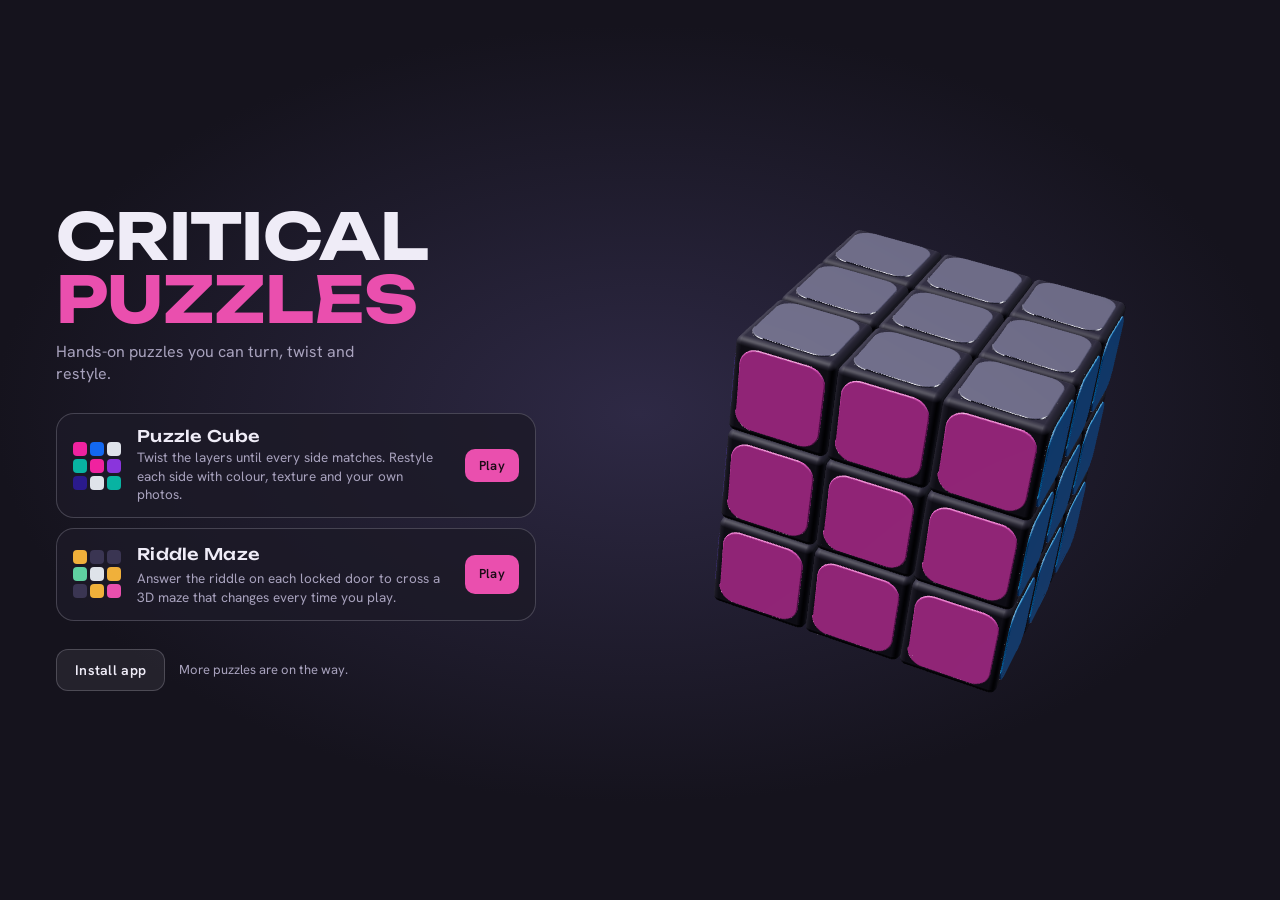
==== commit e13b9e35: "Add Riddle Maze game A second game for Critical Puzzles: a 3D maze, new on every play, where each do" ====
--- a/index.html
+++ b/index.html
@@ -106,6 +106,7 @@
   width: 100%; display: flex; align-items: center; gap: 16px; text-align: left;
   padding: 14px 16px; border-radius: 18px; background: rgba(29, 26, 40, 0.82);
 }
+a.game { text-decoration: none; line-height: 1.4; }
 .game .mini { flex: none; display: grid; grid-template-columns: repeat(3, 14px); gap: 3px; }
 .game .mini i { width: 14px; height: 14px; border-radius: 4px; background: var(--c); }
 .game .txt { flex: 1; display: flex; flex-direction: column; gap: 4px; min-width: 0; }
@@ -285,6 +286,20 @@
           </span>
           <span class="go">Play</span>
         </button>
+      </li>
+      <li>
+        <a class="game btn" id="open-riddles" href="riddles.html">
+          <span class="mini" aria-hidden="true">
+            <i style="--c:#f0b03a"></i><i style="--c:#3a3552"></i><i style="--c:#3a3552"></i>
+            <i style="--c:#5fd0a0"></i><i style="--c:#dfe3ea"></i><i style="--c:#f0b03a"></i>
+            <i style="--c:#3a3552"></i><i style="--c:#f0b03a"></i><i style="--c:#ea4fae"></i>
+          </span>
+          <span class="txt">
+            <span class="name">Riddle Maze</span>
+            <span class="desc">Answer the riddle on each locked door to cross a 3D maze that changes every time you play.</span>
+          </span>
+          <span class="go">Play</span>
+        </a>
       </li>
     </ul>
     <div class="homerow">
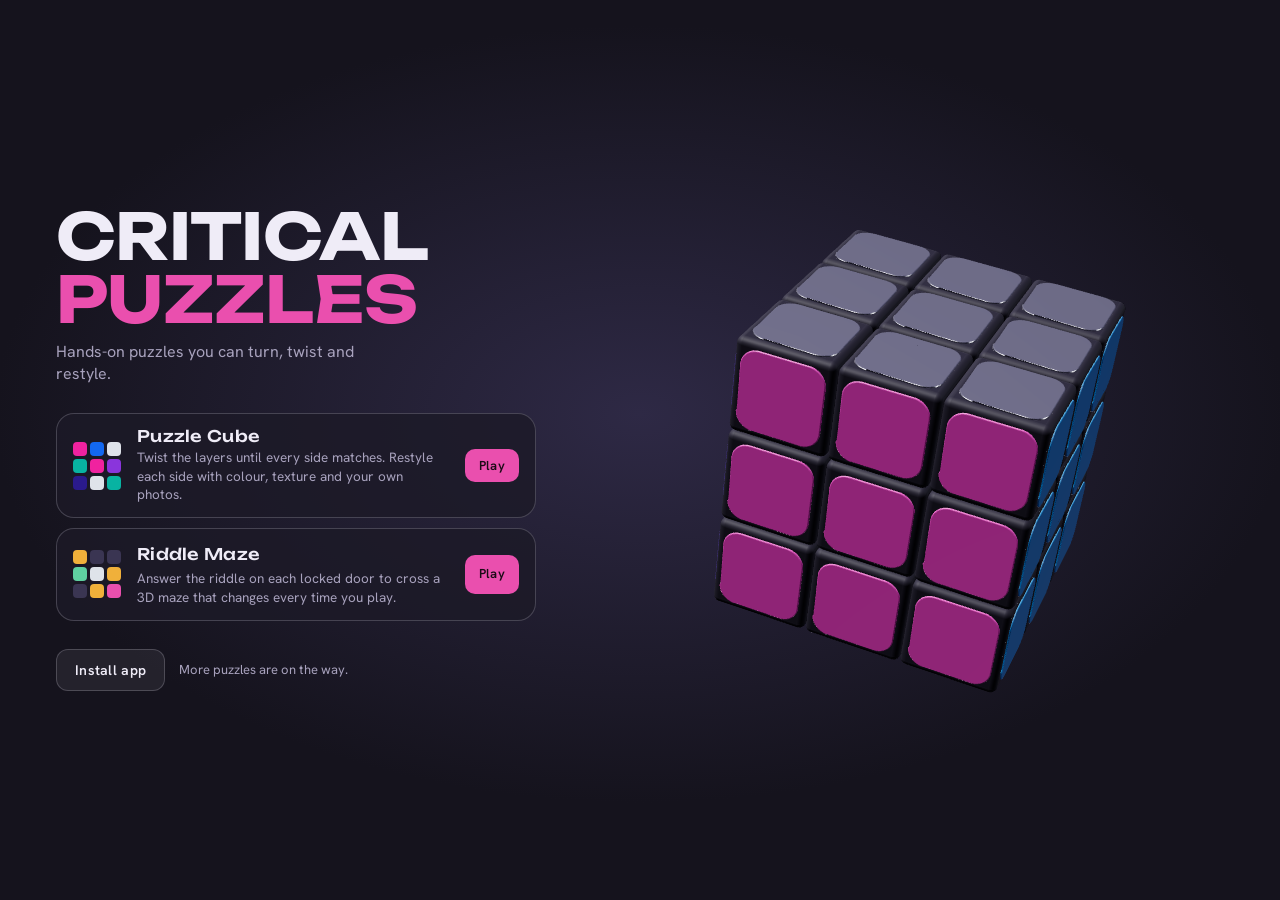
==== commit 63b4f8b4: "Group settings into case files and add Check for update Settings in both games are now collapsible c" ====
--- a/index.html
+++ b/index.html
@@ -162,7 +162,7 @@
 #settings h3 { margin: 0; font-family: var(--display); font-weight: 500; font-size: 15px; }
 #settings .scroll {
   flex: 1; overflow-y: auto; padding: 4px 18px calc(22px + var(--safe-b));
-  display: flex; flex-direction: column; gap: 20px;
+  display: flex; flex-direction: column; gap: 10px;
 }
 #app[data-settings="open"] .bottom { display: none; }
 .group { display: flex; flex-direction: column; gap: 10px; }
@@ -261,6 +261,27 @@
   #tutor { left: auto; top: 0; width: 400px; max-height: none; border-top: 0; border-left: 1px solid var(--line); border-radius: 0; padding-top: 22px; }
 }
 @media (prefers-reduced-motion: reduce) { button, .btn { transition: none; } }
+
+/* ----- Settings as case files: each category is a sealed file that opens one at a time ----- */
+.file { border: 1px solid var(--line); border-radius: 14px; background: var(--tile); }
+.file > summary { list-style: none; display: flex; align-items: center; gap: 12px; padding: 11px 14px; cursor: pointer; border-radius: 14px; }
+.file > summary::-webkit-details-marker { display: none; }
+.file > summary:focus-visible { outline: 2px solid var(--accent); outline-offset: 2px; }
+.lock { flex: none; width: 30px; height: 30px; border-radius: 50%; border: 1px solid var(--line); background: #110f18; position: relative; transition: transform 0.35s, border-color 0.35s; }
+.lock::before, .lock::after { content: ""; position: absolute; left: 50%; background: #f0b03a; transition: background 0.35s; }
+.lock::before { top: 7px; width: 8px; height: 8px; margin-left: -4px; border-radius: 50%; }
+.lock::after { top: 12px; width: 4px; height: 10px; margin-left: -2px; border-radius: 0 0 2px 2px; }
+.file[open] .lock { transform: rotate(90deg); border-color: #5fd0a0; }
+.file[open] .lock::before, .file[open] .lock::after { background: #5fd0a0; }
+.ft { flex: 1; min-width: 0; display: flex; flex-direction: column; gap: 2px; }
+.kick { font-size: 10.5px; letter-spacing: 0.14em; text-transform: uppercase; color: var(--muted); }
+.kick::after { content: " \00B7  sealed"; }
+.file[open] .kick::after { content: " \00B7  open"; color: #5fd0a0; }
+.fname { font-family: var(--display); font-weight: 500; font-size: 14px; }
+.fdesc { font-size: 12.5px; color: var(--muted); white-space: nowrap; overflow: hidden; text-overflow: ellipsis; }
+.fbody { padding: 6px 14px 16px; display: flex; flex-direction: column; gap: 18px; animation: unseal 0.3s ease; }
+@keyframes unseal { from { opacity: 0; transform: translateY(-6px); } }
+@media (prefers-reduced-motion: reduce) { .fbody { animation: none; } .lock, .lock::before, .lock::after { transition: none; } }
 </style>
 </head>
 <body>
@@ -356,15 +377,23 @@
 
     <aside id="settings" hidden aria-label="Cube settings">
       <header>
-        <h3>Cube settings</h3>
+        <h3>Settings</h3>
         <button id="close-settings" class="quiet" type="button">Done</button>
       </header>
       <div class="scroll">
+<details class="file">
+<summary><span class="lock" aria-hidden="true"></span><span class="ft"><span class="kick">File 01</span><span class="fname">The puzzle</span><span class="fdesc">Cube size</span></span></summary>
+<div class="fbody">
         <div class="group">
           <span class="label">Cube size</span>
           <div class="sizes" id="sizes"></div>
           <p class="hint">Each size keeps its own game, so you can switch and come back.</p>
         </div>
+</div>
+</details>
+<details class="file">
+<summary><span class="lock" aria-hidden="true"></span><span class="ft"><span class="kick">File 02</span><span class="fname">Training</span><span class="fdesc">Tutorial and letter moves</span></span></summary>
+<div class="fbody">
         <div class="group">
           <span class="label">Tutorial &middot; difficulty</span>
           <div class="chips" id="tracks"></div>
@@ -381,6 +410,11 @@
             <button id="anchor-reset" type="button">Use the original</button>
           </div>
         </div>
+</div>
+</details>
+<details class="file">
+<summary><span class="lock" aria-hidden="true"></span><span class="ft"><span class="kick">File 03</span><span class="fname">The scene</span><span class="fdesc">Background and colour theme</span></span></summary>
+<div class="fbody">
         <div class="group">
           <span class="label">Background</span>
           <div class="chips" id="bgs"></div>
@@ -393,6 +427,11 @@
             <p class="hint">Frame colour, the body between the squares.</p>
           </div>
         </div>
+</div>
+</details>
+<details class="file">
+<summary><span class="lock" aria-hidden="true"></span><span class="ft"><span class="kick">File 04</span><span class="fname">The sides</span><span class="fdesc">Colour, texture and image for each side</span></span></summary>
+<div class="fbody">
         <div class="group">
           <span class="label">Side</span>
           <div class="faces" id="faces"></div>
@@ -424,6 +463,18 @@
         <div class="group">
           <div class="row"><button id="look-reset" type="button">Restore the original look</button></div>
         </div>
+</div>
+</details>
+<details class="file">
+<summary><span class="lock" aria-hidden="true"></span><span class="ft"><span class="kick">File 05</span><span class="fname">The app</span><span class="fdesc">Version and updates</span></span></summary>
+<div class="fbody">
+<div class="group">
+<p class="hint" id="upd-version"></p>
+<div class="row"><button id="upd-check" type="button">Check for update</button></div>
+<p class="hint" id="upd-status" role="status" aria-live="polite"></p>
+</div>
+</div>
+</details>
       </div>
     </aside>
   </section>
@@ -2292,6 +2343,55 @@
 })();
 </script>
 <script>
+/* Case-file categories open one at a time. "Check for update" compares the published version
+   with the one saved on this device, and installs the new one if there is one. */
+(function () {
+  var files = [].slice.call(document.querySelectorAll('details.file'));
+  var btn = document.getElementById('upd-check'), out = document.getElementById('upd-status'), ver = document.getElementById('upd-version');
+  function installed() {
+    if (!window.caches) return Promise.resolve(0);
+    return caches.keys().then(function (keys) {
+      return keys.map(function (k) { var m = /^critical-puzzles-v(\d+)$/.exec(k); return m ? +m[1] : 0; }).reduce(function (a, b) { return Math.max(a, b); }, 0);
+    });
+  }
+  function showVersion() { installed().then(function (n) { ver.textContent = n ? 'Installed version: ' + n : 'Not saved for offline use yet.'; }).catch(function () {}); }
+  files.forEach(function (d) { d.addEventListener('toggle', function () {
+    if (!d.open) return; files.forEach(function (o) { if (o !== d && o.parentNode === d.parentNode) o.open = false; });
+    if (btn && d.contains(btn)) showVersion(); }); });
+  if (!btn) return;
+  showVersion();
+  function fail() { out.textContent = 'Could not check. Make sure you are online, then try again.'; btn.disabled = false; }
+  function forceReload() { // last resort: clear the saved copy and load everything fresh
+    var jobs = [];
+    if (window.caches) jobs.push(caches.keys().then(function (keys) { return Promise.all(keys.map(function (k) { return caches.delete(k); })); }));
+    if ('serviceWorker' in navigator) jobs.push(navigator.serviceWorker.getRegistrations().then(function (rs) { return Promise.all(rs.map(function (r) { return r.unregister(); })); }));
+    Promise.all(jobs).catch(function () {}).then(function () { location.reload(); });
+  }
+  btn.addEventListener('click', function () {
+    btn.disabled = true; out.textContent = 'Checking…';
+    fetch('sw.js?check=' + Date.now(), { cache: 'no-store' }).then(function (r) { if (!r.ok) throw 0; return r.text(); }).then(function (text) {
+      var m = /critical-puzzles-v(\d+)/.exec(text); if (!m) throw 0; var latest = +m[1];
+      return installed().then(function (have) {
+        if (latest <= have) { out.textContent = 'You have the latest version (' + have + ').'; btn.disabled = false; return; }
+        out.textContent = 'Version ' + latest + ' found. Installing…';
+        if (!('serviceWorker' in navigator)) return forceReload();
+        navigator.serviceWorker.getRegistration().then(function (reg) { return reg || navigator.serviceWorker.register('sw.js'); })
+          .then(function (reg) { reg.update().catch(function () {}); }).catch(function () {});
+        var tries = 0, timer = setInterval(function () {
+          tries++;
+          Promise.all([installed(), navigator.serviceWorker.getRegistration()]).then(function (v) {
+            var reg = v[1], ready = v[0] >= latest && reg && reg.active && !reg.installing && !reg.waiting;
+            if (!ready && tries < 24) return;
+            clearInterval(timer); out.textContent = 'Updated. Reloading…';
+            if (ready) setTimeout(function () { location.reload(); }, 500); else forceReload();
+          }).catch(function () {});
+        }, 500);
+      });
+    }).catch(fail);
+  });
+})();
+</script>
+<script>
 if ('serviceWorker' in navigator) {
   window.addEventListener('load', function () { navigator.serviceWorker.register('sw.js').catch(function () {}); });
 }
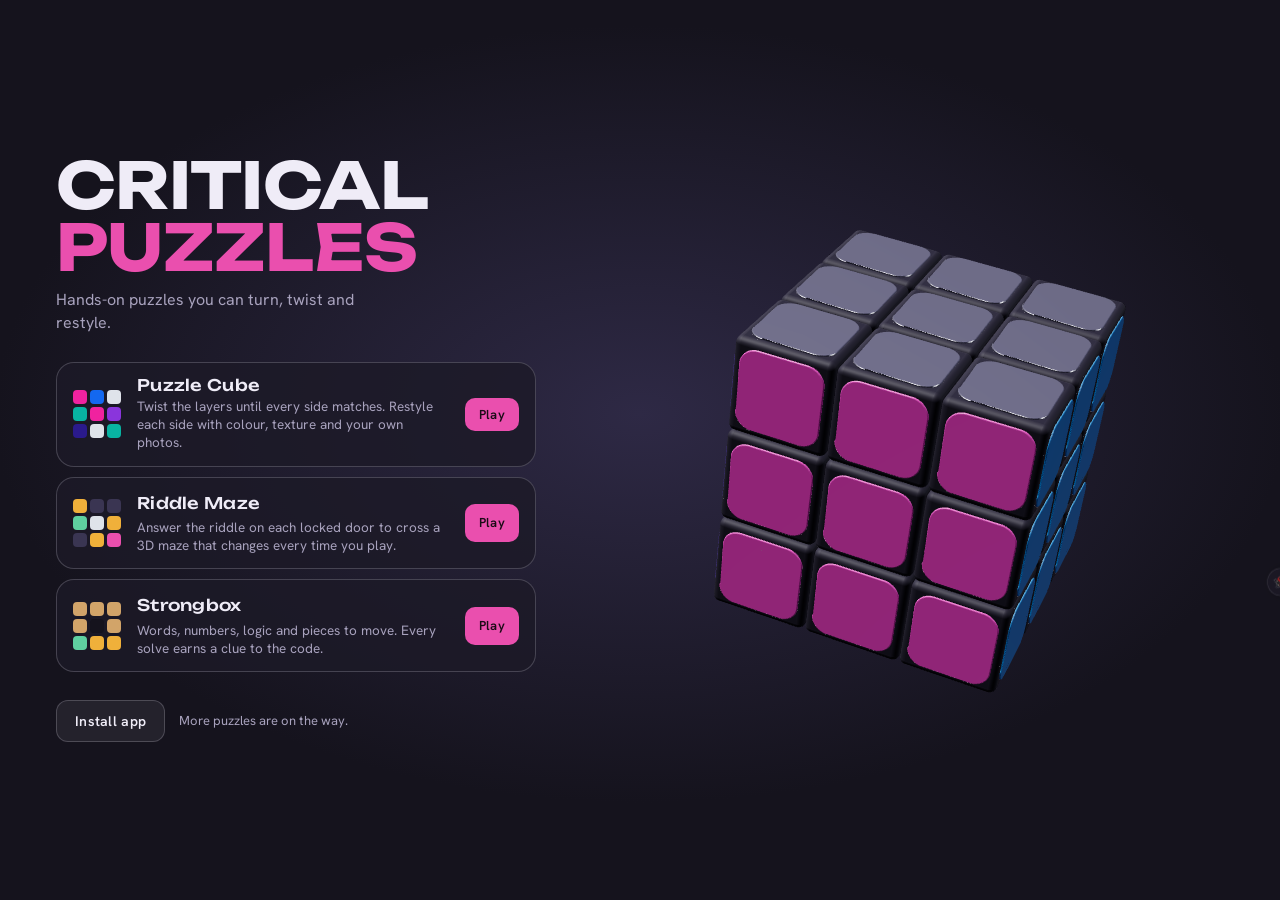
==== commit 1ce8b2f1: "Add Strongbox game and in-app bug reporter Strongbox: number, word, logic and story questions, pictu" ====
--- a/index.html
+++ b/index.html
@@ -318,6 +318,20 @@
           <span class="txt">
             <span class="name">Riddle Maze</span>
             <span class="desc">Answer the riddle on each locked door to cross a 3D maze that changes every time you play.</span>
+          </span>
+          <span class="go">Play</span>
+        </a>
+      </li>
+      <li>
+        <a class="game btn" id="open-strongbox" href="strongbox.html">
+          <span class="mini" aria-hidden="true">
+            <i style="--c:#d2a469"></i><i style="--c:#d2a469"></i><i style="--c:#d2a469"></i>
+            <i style="--c:#d2a469"></i><i style="--c:#15131d"></i><i style="--c:#d2a469"></i>
+            <i style="--c:#5fd0a0"></i><i style="--c:#f0b03a"></i><i style="--c:#f0b03a"></i>
+          </span>
+          <span class="txt">
+            <span class="name">Strongbox</span>
+            <span class="desc">Words, numbers, logic and pieces to move. Every solve earns a clue to the code.</span>
           </span>
           <span class="go">Play</span>
         </a>
@@ -466,11 +480,11 @@
 </div>
 </details>
 <details class="file">
-<summary><span class="lock" aria-hidden="true"></span><span class="ft"><span class="kick">File 05</span><span class="fname">The app</span><span class="fdesc">Version and updates</span></span></summary>
+<summary><span class="lock" aria-hidden="true"></span><span class="ft"><span class="kick">File 05</span><span class="fname">The app</span><span class="fdesc">Version, updates and bug reports</span></span></summary>
 <div class="fbody">
 <div class="group">
 <p class="hint" id="upd-version"></p>
-<div class="row"><button id="upd-check" type="button">Check for update</button></div>
+<div class="row"><button id="upd-check" type="button">Check for update</button><button type="button" data-bug-open>&#128030; Report a bug</button></div>
 <p class="hint" id="upd-status" role="status" aria-live="polite"></p>
 </div>
 </div>
@@ -522,7 +536,7 @@
   var renderer;
   try {
     if (!window.THREE) throw new Error('no three');
-    renderer = new THREE.WebGLRenderer({ canvas: canvas, antialias: true, alpha: true });
+    renderer = new THREE.WebGLRenderer({ canvas: canvas, antialias: true, alpha: true, preserveDrawingBuffer: true });
   } catch (err) {
     document.querySelector('#home .lede').textContent =
       'This browser could not start 3D graphics. Turn on WebGL or try another browser.';
@@ -2396,5 +2410,6 @@
   window.addEventListener('load', function () { navigator.serviceWorker.register('sw.js').catch(function () {}); });
 }
 </script>
+<script src="bugreport.js"></script>
 </body>
 </html>
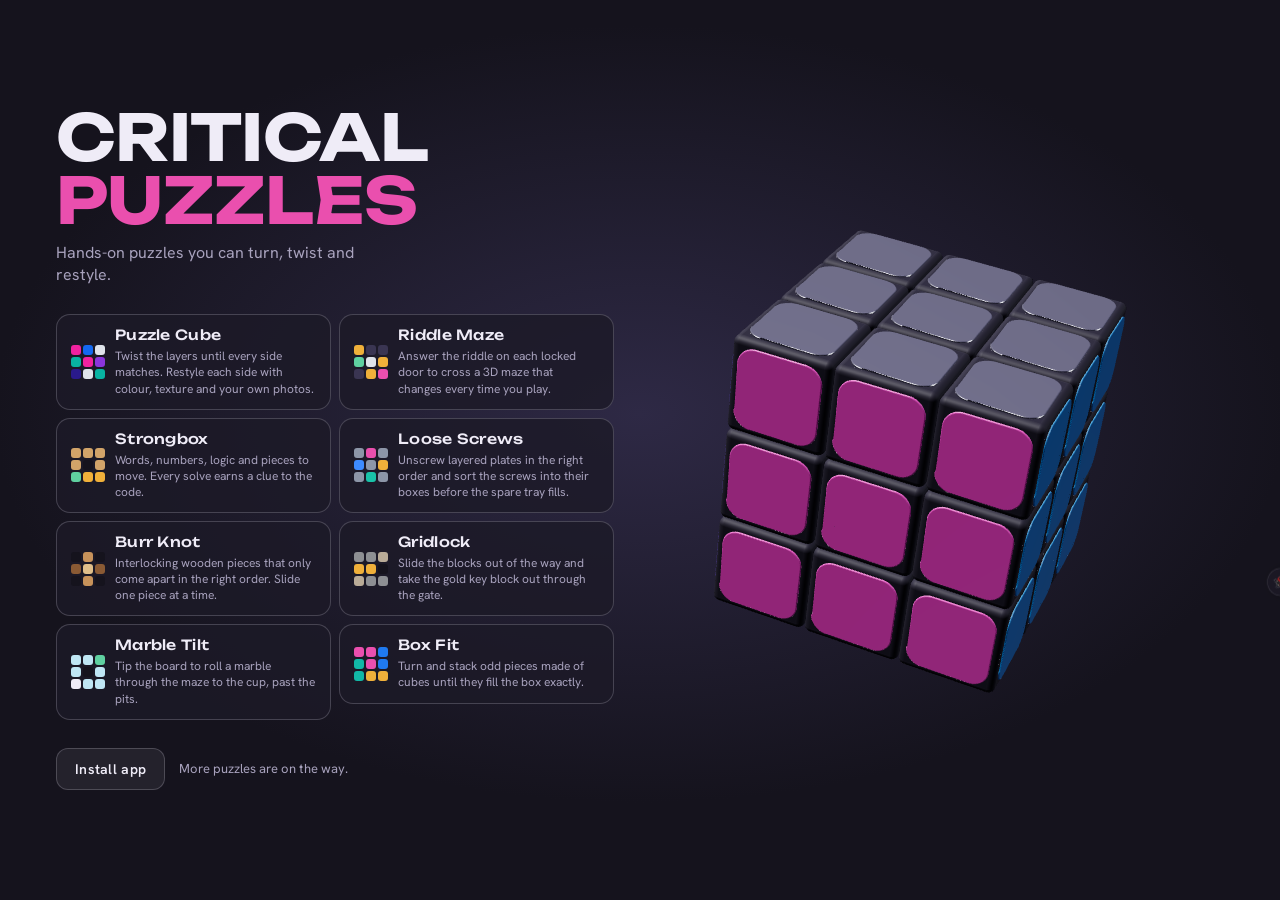
==== commit e3ce1be2: "Add five hands-on games, six environments and sound Loose Screws, Burr Knot, Gridlock, Marble Tilt a" ====
--- a/index.html
+++ b/index.html
@@ -116,6 +116,16 @@
   flex: none; background: var(--accent); color: #1b0b16; border-radius: 10px; padding: 10px 14px; font-size: 13px;
 }
 .soon { margin: 0; color: var(--muted); font-size: 13px; }
+/* Eight games: a compact two-column shelf, so every game shows without scrolling and the cube keeps its space. */
+.games { display: grid; grid-template-columns: 1fr 1fr; gap: 8px; max-width: 560px; }
+.game { padding: 10px 11px; gap: 10px; border-radius: 14px; min-width: 0; }
+.game .mini { grid-template-columns: repeat(3, 10px); gap: 2px; }
+.game .mini i { width: 10px; height: 10px; border-radius: 3px; }
+.game .name { font-size: 12.5px; line-height: 1.2; overflow-wrap: anywhere; }
+.game .desc, .game .go { display: none; }
+#home { gap: 14px; }
+@media (max-height: 700px) { #home .lede { display: none; } .game { padding: 8px 10px; } }
+@media (min-width: 1100px) { .game { padding: 12px 14px; } .game .name { font-size: 14px; } .game .desc { display: block; font-size: 12px; } }
 @media (min-width: 820px) {
   #home { justify-content: center; padding-right: 52%; gap: 28px; }
 }
@@ -332,6 +342,76 @@
           <span class="txt">
             <span class="name">Strongbox</span>
             <span class="desc">Words, numbers, logic and pieces to move. Every solve earns a clue to the code.</span>
+          </span>
+          <span class="go">Play</span>
+        </a>
+      </li>
+      <li>
+        <a class="game btn" id="open-screws" href="screws.html">
+          <span class="mini" aria-hidden="true">
+            <i style="--c:#8d96a8"></i><i style="--c:#ea4fae"></i><i style="--c:#8d96a8"></i>
+            <i style="--c:#3d8bff"></i><i style="--c:#8d96a8"></i><i style="--c:#f0b03a"></i>
+            <i style="--c:#8d96a8"></i><i style="--c:#19c2a8"></i><i style="--c:#8d96a8"></i>
+          </span>
+          <span class="txt">
+            <span class="name">Loose Screws</span>
+            <span class="desc">Unscrew layered plates in the right order and sort the screws into their boxes before the spare tray fills.</span>
+          </span>
+          <span class="go">Play</span>
+        </a>
+      </li>
+      <li>
+        <a class="game btn" id="open-burr" href="burr.html">
+          <span class="mini" aria-hidden="true">
+            <i style="--c:#15131d"></i><i style="--c:#c7925a"></i><i style="--c:#15131d"></i>
+            <i style="--c:#8a5a34"></i><i style="--c:#e0bf8a"></i><i style="--c:#8a5a34"></i>
+            <i style="--c:#15131d"></i><i style="--c:#c7925a"></i><i style="--c:#15131d"></i>
+          </span>
+          <span class="txt">
+            <span class="name">Burr Knot</span>
+            <span class="desc">Interlocking wooden pieces that only come apart in the right order. Slide one piece at a time.</span>
+          </span>
+          <span class="go">Play</span>
+        </a>
+      </li>
+      <li>
+        <a class="game btn" id="open-gridlock" href="gridlock.html">
+          <span class="mini" aria-hidden="true">
+            <i style="--c:#8d8f93"></i><i style="--c:#8d8f93"></i><i style="--c:#b9ab97"></i>
+            <i style="--c:#f0b03a"></i><i style="--c:#f0b03a"></i><i style="--c:#15131d"></i>
+            <i style="--c:#b9ab97"></i><i style="--c:#8d8f93"></i><i style="--c:#8d8f93"></i>
+          </span>
+          <span class="txt">
+            <span class="name">Gridlock</span>
+            <span class="desc">Slide the blocks out of the way and take the gold key block out through the gate.</span>
+          </span>
+          <span class="go">Play</span>
+        </a>
+      </li>
+      <li>
+        <a class="game btn" id="open-marble" href="marble.html">
+          <span class="mini" aria-hidden="true">
+            <i style="--c:#bfe6f4"></i><i style="--c:#bfe6f4"></i><i style="--c:#5fd0a0"></i>
+            <i style="--c:#bfe6f4"></i><i style="--c:#15131d"></i><i style="--c:#bfe6f4"></i>
+            <i style="--c:#efecf7"></i><i style="--c:#bfe6f4"></i><i style="--c:#bfe6f4"></i>
+          </span>
+          <span class="txt">
+            <span class="name">Marble Tilt</span>
+            <span class="desc">Tip the board to roll a marble through the maze to the cup, past the pits.</span>
+          </span>
+          <span class="go">Play</span>
+        </a>
+      </li>
+      <li>
+        <a class="game btn" id="open-boxfit" href="boxfit.html">
+          <span class="mini" aria-hidden="true">
+            <i style="--c:#ea4fae"></i><i style="--c:#ea4fae"></i><i style="--c:#1f7af0"></i>
+            <i style="--c:#12b8a6"></i><i style="--c:#ea4fae"></i><i style="--c:#1f7af0"></i>
+            <i style="--c:#12b8a6"></i><i style="--c:#f0b03a"></i><i style="--c:#f0b03a"></i>
+          </span>
+          <span class="txt">
+            <span class="name">Box Fit</span>
+            <span class="desc">Turn and stack odd pieces made of cubes until they fill the box exactly.</span>
           </span>
           <span class="go">Play</span>
         </a>
